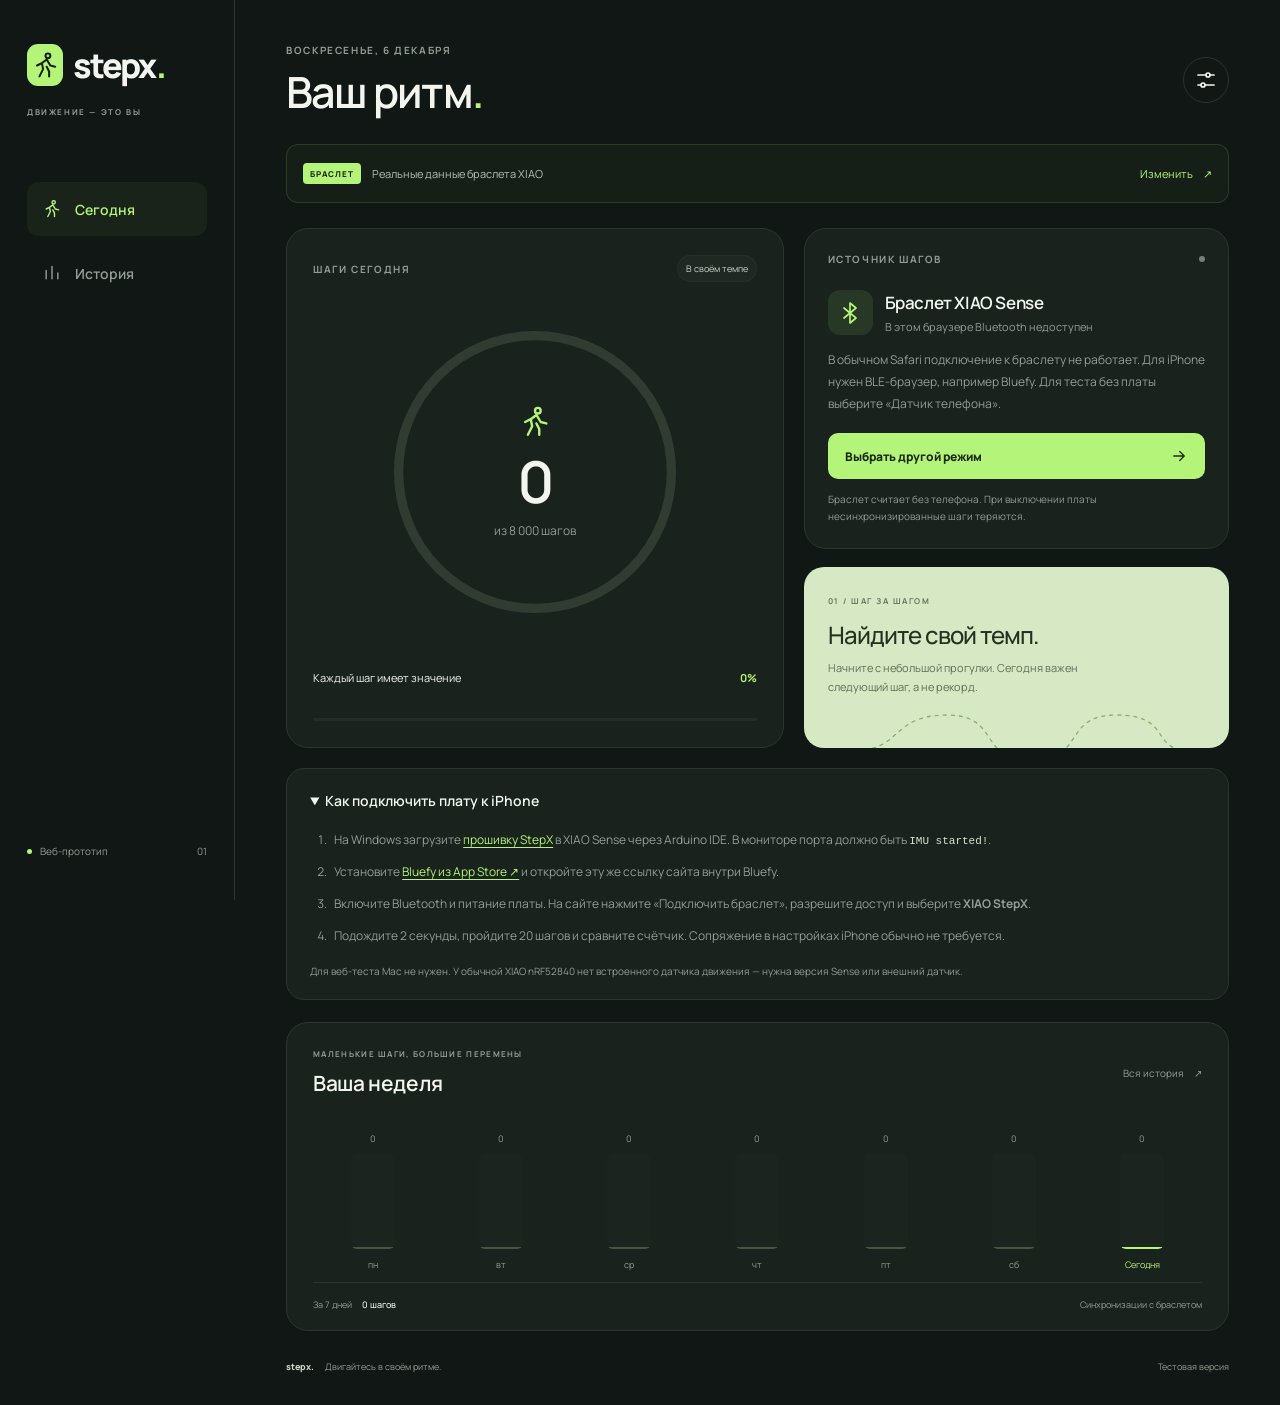
==== stepx/index.html @ ab961201 "Add StepX pedometer web app under /stepx" ====
<!doctype html>
<html lang="ru">
<head>
  <meta charset="utf-8">
  <meta name="viewport" content="width=device-width, initial-scale=1, viewport-fit=cover">
  <meta name="theme-color" content="#101714">
  <meta name="apple-mobile-web-app-capable" content="yes">
  <meta name="apple-mobile-web-app-status-bar-style" content="black-translucent">
  <meta name="description" content="StepX — тест шагомера: деморежим, датчик телефона и подключение браслета в совместимом браузере.">
  <title>StepX — ваш ритм</title>
  <link rel="icon" href="./icon.svg" type="image/svg+xml">
  <link rel="stylesheet" href="./styles.css">
</head>
<body>
<svg class="svg-library" aria-hidden="true"><defs>
  <symbol id="i-walk" viewBox="0 0 24 24"><circle cx="14" cy="4" r="2"/><path d="m7 21 3-6-1-5 4-3 3 5 4 1M5 12l4-2m4 3 2 4v4"/></symbol>
  <symbol id="i-arrow" viewBox="0 0 24 24"><path d="M5 12h14m-6-6 6 6-6 6"/></symbol>
  <symbol id="i-settings" viewBox="0 0 24 24"><path d="M4 7h8m4 0h4M4 17h3m4 0h9"/><circle cx="14" cy="7" r="2"/><circle cx="9" cy="17" r="2"/></symbol>
  <symbol id="i-bt" viewBox="0 0 24 24"><path d="m6 7 12 10-6 5V2l6 5L6 17"/></symbol>
  <symbol id="i-chart" viewBox="0 0 24 24"><path d="M5 19V9m7 10V4m7 15v-7"/></symbol>
  <symbol id="i-phone" viewBox="0 0 24 24"><rect x="6" y="2" width="12" height="20" rx="3"/><path d="M10 5h4m-3 14h2"/></symbol>
</defs></svg>
<div class="shell">
  <aside class="sidebar">
    <a href="#today" class="brand" aria-label="StepX, главная"><span class="brand-mark"><svg><use href="#i-walk"/></svg></span>stepx<span class="brand-dot">.</span></a>
    <div class="sidebar-caption">ДВИЖЕНИЕ — ЭТО ВЫ</div>
    <nav aria-label="Разделы"><button class="nav-link active" data-tab="today"><svg><use href="#i-walk"/></svg>Сегодня</button><button class="nav-link" data-tab="history"><svg><use href="#i-chart"/></svg>История</button></nav>
    <div class="sidebar-bottom"><span class="small-dot"></span>Веб-прототип <span>01</span></div>
  </aside>
  <main>
    <header class="topbar"><div><p id="date-label" class="eyebrow"></p><h1 id="page-title">Ваш ритм<span>.</span></h1></div><button id="settings-open" class="icon-button" aria-label="Настроить дневную цель"><svg><use href="#i-settings"/></svg></button></header>
    <div class="mode-banner"><span id="mode-badge" class="mode-badge">ДЕМО</span><span id="mode-description">Пример данных · можно протестировать интерфейс</span><button id="source-open">Изменить <span aria-hidden="true">↗</span></button></div>
    <p id="storage-warning" class="notice" role="alert" hidden>Браузер не разрешил сохранить данные. В этой вкладке всё работает, но после закрытия история может потеряться.</p>
    <section id="today-view" aria-label="Шаги за сегодня">
      <div class="dashboard-grid">
        <article class="hero-card">
          <div class="card-top"><span class="eyebrow">ШАГИ СЕГОДНЯ</span><span id="goal-status" class="pill">В своём темпе</span></div>
          <div class="ring-wrap"><svg viewBox="0 0 300 300" class="progress-ring" aria-hidden="true"><circle class="ring-track" cx="150" cy="150" r="132"/><circle id="ring-progress" class="ring-fill" cx="150" cy="150" r="132" pathLength="100"/></svg><div class="ring-content"><svg class="walking-icon"><use href="#i-walk"/></svg><strong id="step-count">0</strong><span>из <span id="goal-label">8 000</span> шагов</span></div></div>
          <div class="hero-bottom"><span id="motivator">Каждый шаг имеет значение</span><span id="percent-label">0%</span></div>
          <div class="goal-track"><div id="goal-fill"></div></div>
        </article>
        <div class="right-column">
          <article class="connection-card"><div class="card-top"><span class="eyebrow">ИСТОЧНИК ШАГОВ</span><span id="connection-dot" class="status-dot"></span></div><div class="source-title"><span class="device-icon"><svg id="source-icon"><use href="#i-walk"/></svg></span><div><h2 id="source-title">Попробуйте StepX</h2><p id="connection-status" role="status">Браслет не требуется</p></div></div><p id="source-help">Запустите виртуальную прогулку и посмотрите, как меняется ваш прогресс.</p><button id="primary-action" class="primary-button">Начать прогулку <svg><use href="#i-arrow"/></svg></button><button id="add-steps" class="secondary-button">+100 тестовых шагов</button><p id="sync-label" class="microcopy">Тестовые шаги хранятся отдельно от настоящих.</p></article>
          <article class="note-card"><span class="note-number">01 / ШАГ ЗА ШАГОМ</span><h2 id="tip-title">Найдите свой темп.</h2><p id="tip-copy">Начните с небольшой прогулки. Сегодня важен следующий шаг, а не рекорд.</p><div class="path-art" aria-hidden="true"><svg viewBox="0 0 300 65"><path d="M-10 45C35 45 25 10 80 10s30 45 85 45 30-45 85-45 35 35 70 35"/><circle cx="180" cy="51" r="6"/></svg></div></article>
        </div>
      </div>
      <details id="bracelet-guide" class="guide-card" open><summary>Как подключить плату к iPhone</summary><ol><li>На Windows загрузите <a href="./StepX-firmware.zip" download>прошивку StepX</a> в XIAO Sense через Arduino IDE. В мониторе порта должно быть <code>IMU started!</code>.</li><li>Установите <a href="https://apps.apple.com/app/id1492822055" target="_blank" rel="noopener noreferrer">Bluefy из App Store ↗</a> и откройте эту же ссылку сайта внутри Bluefy.</li><li>Включите Bluetooth и питание платы. На сайте нажмите «Подключить браслет», разрешите доступ и выберите <strong>XIAO StepX</strong>.</li><li>Подождите 2 секунды, пройдите 20 шагов и сравните счётчик. Сопряжение в настройках iPhone обычно не требуется.</li></ol><p>Для веб-теста Mac не нужен. У обычной XIAO nRF52840 нет встроенного датчика движения — нужна версия Sense или внешний датчик.</p></details>
      <article class="week-card"><div class="section-heading"><div><p class="eyebrow">МАЛЕНЬКИЕ ШАГИ, БОЛЬШИЕ ПЕРЕМЕНЫ</p><h2>Ваша неделя</h2></div><button class="text-button" data-tab="history">Вся история <span aria-hidden="true">↗</span></button></div><div id="week-chart" class="week-chart" aria-label="Количество шагов за последние семь дней"></div><div class="week-footer"><span>За 7 дней <strong id="week-total">0 шагов</strong></span><span id="week-note">Демонстрационные данные</span></div></article>
    </section>
    <section id="history-view" hidden aria-label="История шагов"><article class="history-card"><div class="section-heading"><div><p class="eyebrow" id="history-source-label">ДЕМОРЕЖИМ</p><h2>День за днём</h2></div><button id="export-data" class="text-button">Скачать CSV ↗</button></div><div id="history-list"></div><p class="microcopy">История сохраняется в этом браузере. Режимы «Демо», «Телефон» и «Браслет» ведут отдельные счётчики.</p></article></section>
    <footer><span>stepx. <span class="footer-light">Двигайтесь в своём ритме.</span></span><span>Тестовая версия</span></footer>
  </main>
</div>
<dialog id="settings-dialog"><form id="goal-form"><div class="dialog-heading"><h2>Ваша дневная цель</h2><button type="button" class="close-dialog" aria-label="Закрыть">×</button></div><p>Начните с числа, которое подходит именно вам.</p><label for="goal-input">Шагов в день</label><input id="goal-input" type="number" inputmode="numeric" min="1000" max="50000" step="100" required><div class="goal-presets"><button type="button" data-goal="5000">5 000</button><button type="button" data-goal="8000">8 000</button><button type="button" data-goal="10000">10 000</button></div><button class="primary-button" type="submit">Сохранить цель <span aria-hidden="true">↗</span></button></form></dialog>
<dialog id="source-dialog"><div class="dialog-heading"><h2>Как считаем шаги?</h2><button type="button" class="close-dialog" aria-label="Закрыть">×</button></div><p>Выберите режим для проверки.</p><div class="source-options"><button data-mode="demo"><span class="option-icon">↗</span><span><strong>Демо-прогулка</strong><small>Виртуальные шаги, без датчиков</small></span><span class="option-arrow">→</span></button><button data-mode="phone"><svg><use href="#i-phone"/></svg><span><strong>Датчик телефона</strong><small>Экспериментальный подсчёт на iPhone</small></span><span class="option-arrow">→</span></button><button data-mode="bracelet"><svg><use href="#i-bt"/></svg><span><strong>Браслет XIAO</strong><small>Прошивка StepX и Web Bluetooth</small></span><span class="option-arrow">→</span></button></div><p class="microcopy">В обычном Safari Bluetooth недоступен. Для проверки браслета откройте сайт в совместимом BLE-браузере или Chrome/Edge на компьютере.</p></dialog>
<div id="toast" class="toast" role="status" hidden></div>
<script type="module" src="./app.js"></script>
</body>
</html>
---- stepx/styles.css ----
@import url('https://fonts.googleapis.com/css2?family=Manrope:wght@400;500;600;700;800&display=swap');
:root{color-scheme:dark;--bg:#101714;--panel:#19221d;--line:#2c352f;--lime:#b4f478;--muted:#929e95;--text:#f3f5ee;font-family:Manrope,-apple-system,BlinkMacSystemFont,'Segoe UI',sans-serif;font-synthesis:none}
*{box-sizing:border-box}body{margin:0;background:var(--bg);color:var(--text);font-size:14px;-webkit-font-smoothing:antialiased}button,input{font:inherit}button,a{-webkit-tap-highlight-color:transparent}button{cursor:pointer}button:disabled{opacity:.55;cursor:wait}button:focus-visible,a:focus-visible,input:focus-visible{outline:2px solid var(--lime);outline-offset:5px}button{color:inherit}svg{width:24px;height:24px;fill:none;stroke:currentColor;stroke-width:1.7;stroke-linecap:round;stroke-linejoin:round}a{color:inherit;text-decoration:none}[hidden]{display:none!important}.svg-library{position:absolute;width:0;height:0;overflow:hidden}.shell{max-width:1600px;margin:auto;display:grid;grid-template-columns:235px minmax(0,1fr);min-height:100dvh}
.sidebar{padding:42px 27px;border-right:1px solid var(--line);display:flex;flex-direction:column;position:sticky;top:0;height:100dvh}.brand{display:flex;align-items:center;gap:10px;font-size:34px;font-weight:800;letter-spacing:-2px;width:fit-content}.brand-mark{width:36px;height:42px;border-radius:11px;background:var(--lime);color:#172113;display:grid;place-items:center}.brand-mark svg{width:29px;height:29px}.brand-dot{color:var(--lime);margin-left:-9px}.sidebar-caption{font-size:8px;letter-spacing:1.6px;color:var(--muted);margin-top:18px;font-weight:700}nav{display:grid;gap:10px;margin-top:65px}.nav-link{display:flex;gap:13px;align-items:center;text-align:left;border:0;background:none;border-radius:12px;padding:15px;color:var(--muted);font-weight:600}.nav-link.active{color:var(--lime);background:#b4f4780e}.nav-link svg{width:20px}.sidebar-bottom{margin-top:auto;display:flex;align-items:center;gap:8px;color:var(--muted);font-size:10px}.sidebar-bottom>span:last-child{margin-left:auto}.small-dot{width:5px;height:5px;background:var(--lime);border-radius:50%}main{padding:43px clamp(22px,4vw,66px) 22px;min-width:0}.topbar{display:flex;justify-content:space-between;align-items:center;margin-bottom:28px}.eyebrow{font-size:10px;font-weight:700;letter-spacing:1.6px;color:var(--muted);margin:0 0 10px}h1{font-size:43px;line-height:1.15;letter-spacing:-1.8px;margin:0;font-weight:600}h1>span{color:var(--lime)}.icon-button{border:1px solid var(--line);border-radius:50%;background:none;width:46px;height:46px;display:grid;place-items:center}.icon-button:hover{background:var(--panel)}.mode-banner{display:flex;gap:11px;align-items:center;padding:13px 16px;background:#b4f47809;border:1px solid #b4f47822;border-radius:12px;color:#b4bfb5;font-size:11px;margin-bottom:25px}.mode-badge{font-size:8px;letter-spacing:1px;font-weight:800;padding:5px 7px;background:var(--lime);color:#1b2916;border-radius:4px;white-space:nowrap}.mode-banner>button{border:0;background:none;color:var(--lime);font-size:11px;margin-left:auto;white-space:nowrap;padding:8px 0}.mode-banner>button span{margin-left:8px}.dashboard-grid{display:grid;grid-template-columns:minmax(0,1.17fr) minmax(0,1fr);gap:20px}.hero-card,.connection-card,.week-card,.history-card{background:var(--panel);border:1px solid var(--line);border-radius:22px}.hero-card{padding:26px;display:flex;flex-direction:column;justify-content:space-between}.card-top{display:flex;justify-content:space-between;align-items:center;gap:6px}.card-top .eyebrow{margin:0}.pill{font-size:9px;color:#c9d5c9;background:#ffffff08;border:1px solid #ffffff08;padding:6px 8px;border-radius:20px;white-space:nowrap}.ring-wrap{position:relative;width:min(100%,310px);aspect-ratio:1;margin:15px auto 24px}.progress-ring{width:100%;height:100%;overflow:visible;stroke-width:9}.ring-track{stroke:#303c31}.ring-fill{stroke:var(--lime);stroke-linecap:round;transform:rotate(-90deg);transform-origin:150px 150px;stroke-dasharray:100;stroke-dashoffset:100;transition:stroke-dashoffset .6s ease}.ring-content{position:absolute;inset:0;display:flex;flex-direction:column;align-items:center;justify-content:center;gap:9px}.walking-icon{color:var(--lime);width:34px;height:34px;margin-bottom:2px}.ring-content strong{font-size:clamp(42px,4.5vw,64px);font-weight:600;letter-spacing:-3px;font-variant-numeric:tabular-nums;line-height:1.1}.ring-content>span{font-size:12px;color:var(--muted)}.hero-bottom{display:flex;justify-content:space-between;gap:10px;font-size:11px}.hero-bottom>span:last-child{color:var(--lime);font-weight:700}.goal-track{height:3px;background:#ffffff0c;border-radius:5px;margin-top:15px;overflow:hidden}.goal-track>div{height:100%;width:0;background:var(--lime);transition:width .5s}.right-column{display:flex;flex-direction:column;gap:18px}.connection-card{padding:23px}.status-dot{width:6px;height:6px;border-radius:50%;background:#778078}.status-dot.on{background:var(--lime);box-shadow:0 0 0 4px #b4f47810}.source-title{display:flex;align-items:center;gap:12px;margin:24px 0 14px}.device-icon{background:#283827;color:var(--lime);border-radius:12px;width:45px;height:45px;display:grid;place-items:center;flex-shrink:0}h2{font-size:17px;font-weight:600;letter-spacing:-.4px;margin:0}.source-title p{margin:5px 0 0;color:var(--muted);font-size:11px}.connection-card>p:not(.microcopy){font-size:12px;line-height:1.8;color:var(--muted);margin:0 0 19px;min-height:43px}.primary-button{border:0;background:var(--lime);color:#1b2a15;padding:14px 17px;width:100%;border-radius:10px;display:flex;justify-content:space-between;align-items:center;font-size:12px;font-weight:800;min-height:46px}.primary-button:hover{background:#c2ff8a}.primary-button svg{width:18px;height:18px}.secondary-button{background:none;border:1px solid var(--line);border-radius:9px;width:100%;padding:11px;font-size:11px;margin-top:9px;color:#c5d0c4}.secondary-button:hover{border-color:#7d936f}.microcopy{font-size:10px;line-height:1.7;color:var(--muted);margin:12px 0 0}.note-card{flex:1;background:#d6e8c4;color:#253021;border-radius:20px;padding:22px 24px 0;overflow:hidden;min-height:154px}.note-number{font-size:8px;letter-spacing:1.5px;font-weight:700;color:#65785d}.note-card h2{font-size:24px;margin-top:10px;font-weight:500;letter-spacing:-.9px}.note-card p{font-size:11px;line-height:1.7;color:#5f6e59;max-width:290px;margin:8px 0}.path-art{height:43px;margin:6px -30px 0;overflow:hidden}.path-art svg{color:#8baf6d;width:100%;height:65px}.path-art path{stroke-dasharray:3 5;stroke-width:1.3}.path-art circle{fill:#d6e8c4;stroke:#5f863e;stroke-width:2}.week-card{padding:25px 26px 19px;margin-top:22px}.section-heading{display:flex;justify-content:space-between;align-items:center;gap:15px}.section-heading .eyebrow{font-size:8px;letter-spacing:1.3px}.section-heading h2{font-size:21px}.text-button{border:0;padding:10px 0;background:none;font-size:10px;color:var(--muted);white-space:nowrap}.text-button:hover{color:var(--lime)}.text-button span{margin-left:8px}.week-chart{height:155px;display:grid;grid-template-columns:repeat(7,minmax(0,1fr));gap:17px;align-items:end;padding-top:23px;margin:12px 4px 18px}.bar-column{display:flex;align-items:center;flex-direction:column;height:100%;justify-content:flex-end;gap:9px;min-width:0}.bar-value{font-size:9px;color:var(--muted);font-variant-numeric:tabular-nums}.bar-track{width:100%;max-width:44px;height:95px;display:flex;align-items:flex-end;border-radius:6px;background:#ffffff02;overflow:hidden}.bar-fill{width:100%;background:#46563e;border-radius:5px 5px 0 0;min-height:2px}.bar-column.today .bar-fill{background:var(--lime)}.bar-label{font-size:9px;color:var(--muted)}.bar-column.today .bar-label{color:var(--lime)}.week-footer{border-top:1px solid var(--line);padding-top:15px;font-size:9px;color:var(--muted);display:flex;align-items:center;justify-content:space-between;gap:12px}.week-footer strong{color:var(--text);font-weight:500;margin-left:8px}.history-card{padding:27px}.history-card .section-heading{margin-bottom:23px}.history-row{display:flex;align-items:center;gap:15px;padding:17px 0;border-bottom:1px solid var(--line)}.history-row>div:first-child{width:90px;font-size:12px}.history-row small{display:block;color:var(--muted);margin-top:4px;font-size:10px}.history-row strong{margin-left:auto;font-size:14px;white-space:nowrap;font-variant-numeric:tabular-nums}.history-row .mini-track{height:4px;max-width:280px;flex:1;background:#ffffff09;border-radius:4px;overflow:hidden}.mini-track span{display:block;height:100%;background:var(--lime)}footer{display:flex;justify-content:space-between;align-items:center;gap:10px;font-size:9px;color:var(--muted);margin-top:29px;padding-bottom:max(10px,env(safe-area-inset-bottom))}footer>span:first-child{color:#cdd6ca;font-weight:800}.footer-light{font-weight:400;color:var(--muted);margin-left:9px}dialog{width:calc(100% - 32px);max-width:430px;color:var(--text);background:#1a241d;border:1px solid #3b483b;border-radius:23px;padding:26px;max-height:85dvh;overflow:auto;box-shadow:0 30px 100px #0008}dialog::backdrop{background:#030b07b8;backdrop-filter:blur(5px)}.dialog-heading{display:flex;align-items:center;justify-content:space-between;gap:10px}.dialog-heading h2{font-size:21px}.close-dialog{border:0;background:#ffffff08;border-radius:50%;width:36px;height:36px;font-size:26px;font-weight:400;color:var(--muted);flex-shrink:0}dialog p{color:var(--muted);line-height:1.8;font-size:12px}dialog label{display:block;margin-top:22px;font-size:11px;color:var(--muted)}dialog input{width:100%;background:#111b14;border:1px solid var(--line);border-radius:12px;padding:14px 16px;margin-top:9px;color:var(--text);font-size:28px;font-weight:600}.goal-presets{display:flex;gap:10px;margin:12px 0 23px}.goal-presets button{flex:1;border:1px solid var(--line);background:none;border-radius:8px;padding:10px;font-size:12px}.goal-presets button:hover{border-color:var(--lime)}.source-options{display:grid;gap:10px;margin-top:22px}.source-options>button{display:flex;align-items:center;gap:12px;text-align:left;background:#ffffff03;border:1px solid var(--line);padding:15px 13px;border-radius:12px}.source-options>button.selected{border-color:var(--lime);background:#b4f47807}.source-options>button>svg{flex-shrink:0;color:var(--lime)}.source-options strong{display:block;font-size:12px;font-weight:600}.source-options small{display:block;font-size:10px;color:var(--muted);line-height:1.5;margin-top:4px}.option-icon{width:24px;text-align:center;font-size:24px;color:var(--lime)}.option-arrow{margin-left:auto;color:var(--muted)}.notice{border-radius:10px;background:#a3681222;color:#e8c690;padding:12px;font-size:11px;line-height:1.6}.toast{position:fixed;bottom:max(24px,env(safe-area-inset-bottom));left:50%;transform:translateX(-50%);padding:13px 18px;border-radius:12px;background:#e0edda;color:#24331d;font-size:12px;box-shadow:0 6px 40px #0008;max-width:calc(100% - 32px);width:max-content;z-index:10}
@media(min-width:1450px){main{padding-top:50px}.ring-wrap{width:330px;margin-top:24px;margin-bottom:30px}.connection-card{padding:28px}.note-card{padding-top:27px}}
@media(max-width:1060px){.shell{grid-template-columns:185px minmax(0,1fr)}.sidebar{padding:36px 19px}.sidebar-caption{font-size:7px;letter-spacing:1px}.dashboard-grid{gap:14px}.hero-card{padding:20px}.connection-card{padding:19px}.ring-wrap{margin-top:30px;margin-bottom:30px}.pill{font-size:8px}.hero-bottom{font-size:10px}.week-chart{gap:12px}.note-card{padding:20px 19px 0}.ring-content strong{font-size:49px}}
@media(max-width:760px){.shell{display:block}.sidebar{height:auto;position:static;padding:20px 22px 0;border:0;display:flex;flex-direction:row;align-items:center;justify-content:space-between}.brand{font-size:28px}.brand-mark{width:29px;height:33px;border-radius:9px}.brand-mark svg{width:23px;height:23px}.sidebar-caption,.sidebar-bottom{display:none}nav{margin:0;display:flex;gap:4px}.nav-link{padding:11px 13px;font-size:11px;border-radius:9px;min-height:42px}.nav-link svg{width:16px;height:16px}.nav-link{gap:6px}main{padding:29px 22px 16px}.topbar{margin-bottom:22px}h1{font-size:37px}.eyebrow{font-size:9px}.mode-banner{font-size:10px;padding:10px 12px;gap:9px;margin-bottom:18px}.mode-banner>button{font-size:10px}.mode-banner>button span{margin-left:3px}.dashboard-grid{grid-template-columns:minmax(0,1fr)}.hero-card{padding:22px 24px}.ring-wrap{width:260px;margin:15px auto 22px}.ring-content strong{font-size:57px}.hero-bottom{font-size:11px}.pill{font-size:9px}.connection-card{padding:22px}.source-title{margin-top:19px}.connection-card>p:not(.microcopy){min-height:0}.right-column{gap:16px}.note-card{min-height:140px;padding:20px 22px 0}.note-card p{max-width:100%}.note-card h2{font-size:25px}.path-art{margin-top:0}.week-card{margin-top:17px;padding:23px 20px 18px}.section-heading .eyebrow{font-size:7px;letter-spacing:1px;max-width:190px;line-height:1.6}.section-heading h2{font-size:20px}.text-button{font-size:10px}.week-chart{gap:10px;height:145px;margin-right:0;margin-left:0}.week-footer{font-size:8px;align-items:flex-start;line-height:1.7}.week-footer>span:last-child{max-width:135px;text-align:right}.week-footer strong{display:block;margin-left:0}footer{font-size:8px;margin-top:26px}.footer-light{margin-left:5px}.history-card{padding:23px 19px}.history-row>div:first-child{width:74px}.history-row strong{font-size:12px}.history-row{gap:10px}dialog{padding:23px}.dialog-heading h2{font-size:20px}}
@media(max-width:365px){main{padding-left:16px;padding-right:16px}.sidebar{padding-left:16px;padding-right:16px}.nav-link{padding:9px}.nav-link svg{display:none}.mode-banner{flex-wrap:wrap}.mode-banner>button{margin-left:auto}.ring-wrap{width:240px}.week-chart{gap:6px}.bar-value{font-size:8px}.footer-light{display:none}}
.guide-card{background:var(--panel);border:1px solid var(--line);border-radius:18px;padding:19px 23px;margin-top:20px;color:var(--muted);font-size:12px;line-height:1.9}.guide-card summary{cursor:pointer;color:var(--text);font-weight:600;font-size:14px}.guide-card ol{padding-left:19px;margin:15px 0}.guide-card li{padding-left:5px;margin:9px 0}.guide-card a{color:var(--lime);text-decoration:underline;text-underline-offset:3px}.guide-card code{color:#d8e2d1;font-size:11px}.guide-card p{font-size:10px;margin-bottom:0;line-height:1.8}
@media(prefers-reduced-motion:reduce){*,*::before,*::after{transition:none!important;scroll-behavior:auto!important}}
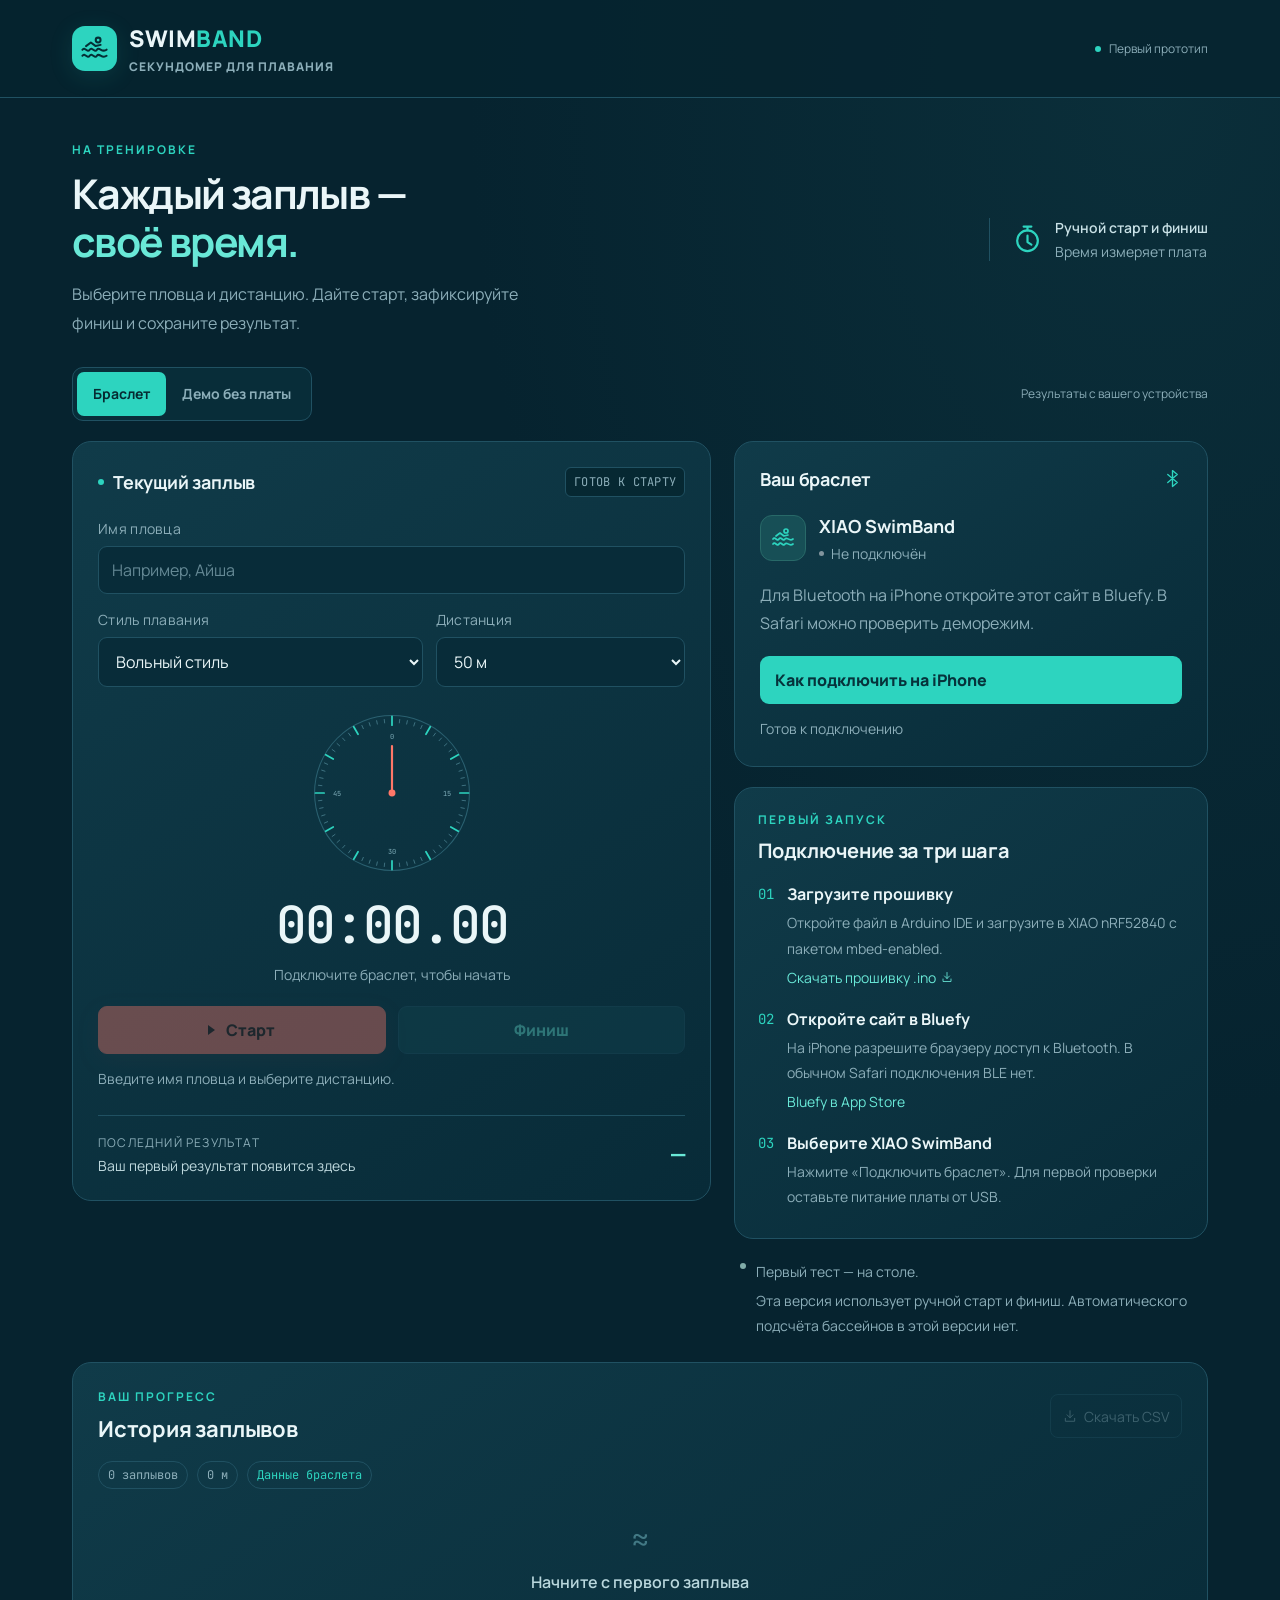
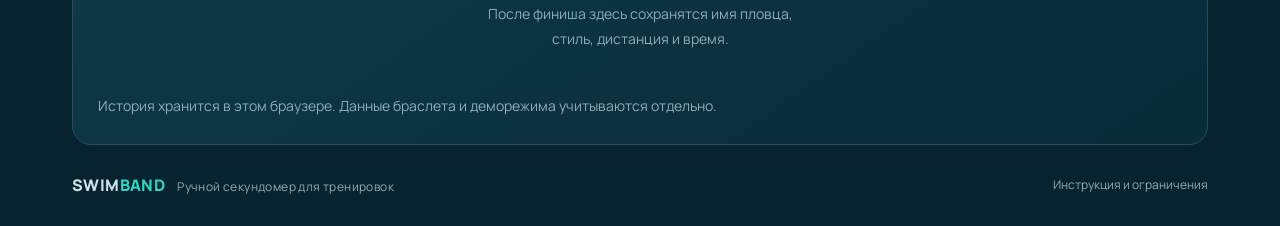
==== commit c0b7ebfe: "Replace StepX page with SwimBand manual BLE timer" ====
--- a/stepx/index.html
+++ b/stepx/index.html
@@ -1,59 +1,63 @@
 <!doctype html>
 <html lang="ru">
 <head>
-  <meta charset="utf-8">
-  <meta name="viewport" content="width=device-width, initial-scale=1, viewport-fit=cover">
-  <meta name="theme-color" content="#101714">
-  <meta name="apple-mobile-web-app-capable" content="yes">
-  <meta name="apple-mobile-web-app-status-bar-style" content="black-translucent">
-  <meta name="description" content="StepX — тест шагомера: деморежим, датчик телефона и подключение браслета в совместимом браузере.">
-  <title>StepX — ваш ритм</title>
-  <link rel="icon" href="./icon.svg" type="image/svg+xml">
-  <link rel="stylesheet" href="./styles.css">
+<meta charset="utf-8">
+<meta name="viewport" content="width=device-width,initial-scale=1,viewport-fit=cover">
+<meta name="theme-color" content="#072632">
+<meta name="description" content="SwimBand — простой секундомер для плавания с BLE-браслетом. Старт, финиш и история результатов.">
+<title>SwimBand — секундомер для плавания</title>
+<link rel="icon" href="./icon.svg" type="image/svg+xml">
+<link rel="stylesheet" href="./styles.css?v=swim1">
 </head>
 <body>
-<svg class="svg-library" aria-hidden="true"><defs>
-  <symbol id="i-walk" viewBox="0 0 24 24"><circle cx="14" cy="4" r="2"/><path d="m7 21 3-6-1-5 4-3 3 5 4 1M5 12l4-2m4 3 2 4v4"/></symbol>
-  <symbol id="i-arrow" viewBox="0 0 24 24"><path d="M5 12h14m-6-6 6 6-6 6"/></symbol>
-  <symbol id="i-settings" viewBox="0 0 24 24"><path d="M4 7h8m4 0h4M4 17h3m4 0h9"/><circle cx="14" cy="7" r="2"/><circle cx="9" cy="17" r="2"/></symbol>
-  <symbol id="i-bt" viewBox="0 0 24 24"><path d="m6 7 12 10-6 5V2l6 5L6 17"/></symbol>
-  <symbol id="i-chart" viewBox="0 0 24 24"><path d="M5 19V9m7 10V4m7 15v-7"/></symbol>
-  <symbol id="i-phone" viewBox="0 0 24 24"><rect x="6" y="2" width="12" height="20" rx="3"/><path d="M10 5h4m-3 14h2"/></symbol>
+<svg class="svg-defs" aria-hidden="true"><defs>
+<symbol id="waves" viewBox="0 0 24 24"><path d="M2 13c2-3 4 3 6 0s4 3 6 0 4 3 8 0M2 18c2-3 4 3 6 0s4 3 6 0 4 3 8 0"/><circle cx="15" cy="5" r="2"/><path d="m5 10 4-3 4 3 4-1"/></symbol>
+<symbol id="bt" viewBox="0 0 24 24"><path d="m6 7 12 10-6 5V2l6 5L6 17"/></symbol>
+<symbol id="arrow" viewBox="0 0 24 24"><path d="M5 12h14m-6-6 6 6-6 6"/></symbol>
+<symbol id="download" viewBox="0 0 24 24"><path d="M12 3v12m-5-5 5 5 5-5M4 16v5h16v-5"/></symbol>
+<symbol id="clock" viewBox="0 0 24 24"><circle cx="12" cy="13" r="8"/><path d="M9 2h6m-3 0v3m0 4v5l3 2"/></symbol>
 </defs></svg>
-<div class="shell">
-  <aside class="sidebar">
-    <a href="#today" class="brand" aria-label="StepX, главная"><span class="brand-mark"><svg><use href="#i-walk"/></svg></span>stepx<span class="brand-dot">.</span></a>
-    <div class="sidebar-caption">ДВИЖЕНИЕ — ЭТО ВЫ</div>
-    <nav aria-label="Разделы"><button class="nav-link active" data-tab="today"><svg><use href="#i-walk"/></svg>Сегодня</button><button class="nav-link" data-tab="history"><svg><use href="#i-chart"/></svg>История</button></nav>
-    <div class="sidebar-bottom"><span class="small-dot"></span>Веб-прототип <span>01</span></div>
-  </aside>
-  <main>
-    <header class="topbar"><div><p id="date-label" class="eyebrow"></p><h1 id="page-title">Ваш ритм<span>.</span></h1></div><button id="settings-open" class="icon-button" aria-label="Настроить дневную цель"><svg><use href="#i-settings"/></svg></button></header>
-    <div class="mode-banner"><span id="mode-badge" class="mode-badge">ДЕМО</span><span id="mode-description">Пример данных · можно протестировать интерфейс</span><button id="source-open">Изменить <span aria-hidden="true">↗</span></button></div>
-    <p id="storage-warning" class="notice" role="alert" hidden>Браузер не разрешил сохранить данные. В этой вкладке всё работает, но после закрытия история может потеряться.</p>
-    <section id="today-view" aria-label="Шаги за сегодня">
-      <div class="dashboard-grid">
-        <article class="hero-card">
-          <div class="card-top"><span class="eyebrow">ШАГИ СЕГОДНЯ</span><span id="goal-status" class="pill">В своём темпе</span></div>
-          <div class="ring-wrap"><svg viewBox="0 0 300 300" class="progress-ring" aria-hidden="true"><circle class="ring-track" cx="150" cy="150" r="132"/><circle id="ring-progress" class="ring-fill" cx="150" cy="150" r="132" pathLength="100"/></svg><div class="ring-content"><svg class="walking-icon"><use href="#i-walk"/></svg><strong id="step-count">0</strong><span>из <span id="goal-label">8 000</span> шагов</span></div></div>
-          <div class="hero-bottom"><span id="motivator">Каждый шаг имеет значение</span><span id="percent-label">0%</span></div>
-          <div class="goal-track"><div id="goal-fill"></div></div>
-        </article>
-        <div class="right-column">
-          <article class="connection-card"><div class="card-top"><span class="eyebrow">ИСТОЧНИК ШАГОВ</span><span id="connection-dot" class="status-dot"></span></div><div class="source-title"><span class="device-icon"><svg id="source-icon"><use href="#i-walk"/></svg></span><div><h2 id="source-title">Попробуйте StepX</h2><p id="connection-status" role="status">Браслет не требуется</p></div></div><p id="source-help">Запустите виртуальную прогулку и посмотрите, как меняется ваш прогресс.</p><button id="primary-action" class="primary-button">Начать прогулку <svg><use href="#i-arrow"/></svg></button><button id="add-steps" class="secondary-button">+100 тестовых шагов</button><p id="sync-label" class="microcopy">Тестовые шаги хранятся отдельно от настоящих.</p></article>
-          <article class="note-card"><span class="note-number">01 / ШАГ ЗА ШАГОМ</span><h2 id="tip-title">Найдите свой темп.</h2><p id="tip-copy">Начните с небольшой прогулки. Сегодня важен следующий шаг, а не рекорд.</p><div class="path-art" aria-hidden="true"><svg viewBox="0 0 300 65"><path d="M-10 45C35 45 25 10 80 10s30 45 85 45 30-45 85-45 35 35 70 35"/><circle cx="180" cy="51" r="6"/></svg></div></article>
-        </div>
-      </div>
-      <details id="bracelet-guide" class="guide-card" open><summary>Как подключить плату к iPhone</summary><ol><li>На Windows загрузите <a href="./StepX-firmware.zip" download>прошивку StepX</a> в XIAO Sense через Arduino IDE. В мониторе порта должно быть <code>IMU started!</code>.</li><li>Установите <a href="https://apps.apple.com/app/id1492822055" target="_blank" rel="noopener noreferrer">Bluefy из App Store ↗</a> и откройте эту же ссылку сайта внутри Bluefy.</li><li>Включите Bluetooth и питание платы. На сайте нажмите «Подключить браслет», разрешите доступ и выберите <strong>XIAO StepX</strong>.</li><li>Подождите 2 секунды, пройдите 20 шагов и сравните счётчик. Сопряжение в настройках iPhone обычно не требуется.</li></ol><p>Для веб-теста Mac не нужен. У обычной XIAO nRF52840 нет встроенного датчика движения — нужна версия Sense или внешний датчик.</p></details>
-      <article class="week-card"><div class="section-heading"><div><p class="eyebrow">МАЛЕНЬКИЕ ШАГИ, БОЛЬШИЕ ПЕРЕМЕНЫ</p><h2>Ваша неделя</h2></div><button class="text-button" data-tab="history">Вся история <span aria-hidden="true">↗</span></button></div><div id="week-chart" class="week-chart" aria-label="Количество шагов за последние семь дней"></div><div class="week-footer"><span>За 7 дней <strong id="week-total">0 шагов</strong></span><span id="week-note">Демонстрационные данные</span></div></article>
-    </section>
-    <section id="history-view" hidden aria-label="История шагов"><article class="history-card"><div class="section-heading"><div><p class="eyebrow" id="history-source-label">ДЕМОРЕЖИМ</p><h2>День за днём</h2></div><button id="export-data" class="text-button">Скачать CSV ↗</button></div><div id="history-list"></div><p class="microcopy">История сохраняется в этом браузере. Режимы «Демо», «Телефон» и «Браслет» ведут отдельные счётчики.</p></article></section>
-    <footer><span>stepx. <span class="footer-light">Двигайтесь в своём ритме.</span></span><span>Тестовая версия</span></footer>
-  </main>
+<header class="topbar"><div class="topbar-inner">
+<a class="brand" href="./"><span class="brand-icon"><svg><use href="#waves"/></svg></span><span>SWIM<span class="accent">BAND</span><small>СЕКУНДОМЕР ДЛЯ ПЛАВАНИЯ</small></span></a>
+<span class="version"><span></span>Первый прототип</span>
+</div></header>
+<main class="app">
+<section class="intro">
+<div><p class="eyebrow">НА ТРЕНИРОВКЕ</p><h1>Каждый заплыв —<br><span>своё время.</span></h1><p class="intro-copy">Выберите пловца и дистанцию. Дайте старт, зафиксируйте финиш и сохраните результат.</p></div>
+<div class="intro-note"><svg><use href="#clock"/></svg><p>Ручной старт и финиш<small>Время измеряет плата</small></p></div>
+</section>
+<div class="mode-row"><div class="segments" role="group" aria-label="Источник времени"><button id="mode-band" type="button" aria-pressed="true">Браслет</button><button id="mode-demo" type="button" aria-pressed="false">Демо без платы</button></div><span id="mode-note">Результаты с вашего устройства</span></div>
+<div id="notice" class="notice" role="status" hidden></div>
+<div id="storage-error" class="error" role="alert" hidden></div>
+<div class="workspace">
+<section class="card timer-card" aria-labelledby="session-title">
+<div class="section-head"><h2 id="session-title"><span class="small-dot"></span>Текущий заплыв</h2><span id="session-state" class="state">ГОТОВ К СТАРТУ</span></div>
+<form id="swim-form" autocomplete="on">
+<div class="field"><label for="swimmer-name">Имя пловца</label><input id="swimmer-name" name="swimmer" type="text" placeholder="Например, Айша" maxlength="60" required autocomplete="name"></div>
+<div class="form-row"><div class="field"><label for="stroke">Стиль плавания</label><select id="stroke" name="stroke"><option value="free">Вольный стиль</option><option value="back">На спине</option><option value="breast">Брасс</option><option value="fly">Баттерфляй</option></select></div><div class="field"><label for="distance">Дистанция</label><select id="distance" name="distance"><option value="25">25 м</option><option value="50" selected>50 м</option><option value="100">100 м</option><option value="200">200 м</option><option value="400">400 м</option></select></div></div>
+</form>
+<div class="timer-area"><div class="clock-face" aria-hidden="true"><svg viewBox="0 0 200 200"><circle class="clock-ring" cx="100" cy="100" r="89"/><g id="clock-ticks"></g><text x="100" y="38">0</text><text x="163" y="104">15</text><text x="100" y="170">30</text><text x="37" y="104">45</text><g id="clock-hand"><path d="M100 100V46"/><circle cx="100" cy="100" r="4"/></g></svg></div><div id="timer" class="timer" aria-label="Время заплыва">00:00.00</div><p id="timer-caption">Подключите браслет, чтобы начать</p></div>
+<div class="timer-actions"><button id="start" class="button start-button" type="button" disabled><span class="play-icon"></span>Старт</button><button id="finish" class="button finish-button" type="button" disabled><span class="stop-icon"></span>Финиш</button></div>
+<p id="action-help" class="microcopy">Сначала подключите устройство и заполните имя пловца.</p>
+<button id="forget-pending" class="export-button" type="button" hidden>Снять ожидание заплыва</button><div class="last-result"><span>ПОСЛЕДНИЙ РЕЗУЛЬТАТ</span><strong id="last-time">—</strong><p id="last-detail">Ваш первый результат появится здесь</p></div>
+</section>
+<aside class="side-stack">
+<section class="card device-card" aria-labelledby="device-title">
+<div class="section-head"><h2 id="device-title">Ваш браслет</h2><svg class="accent"><use href="#bt"/></svg></div>
+<div class="device-row"><span class="device-mark"><svg><use href="#waves"/></svg></span><div><strong id="device-name">XIAO SwimBand</strong><p><span id="connection-dot" class="connection-dot"></span><span id="connection-label">Не подключён</span></p></div></div>
+<p id="connection-help" class="device-copy">Включите плату с новой прошивкой SwimBand. После подключения старт и финиш будут отправляться по Bluetooth.</p>
+<button id="connect" class="button connect-button" type="button">Подключить браслет</button>
+<p id="device-status" class="microcopy" role="status">Готов к подключению</p>
+<div id="firmware-hint" class="firmware-hint" hidden>На плате нужна новая прошивка SwimBand. Версия StepX для шагов с этим секундомером несовместима.</div>
+</section>
+<section class="card how-card" id="how-to" aria-labelledby="how-title"><p class="eyebrow">ПЕРВЫЙ ЗАПУСК</p><h2 id="how-title">Подключение за три шага</h2><ol><li><span>01</span><div><strong>Загрузите прошивку</strong><p>Откройте файл в Arduino IDE и загрузите в XIAO nRF52840 с пакетом mbed-enabled.</p><a href="./SwimBandBracelet.ino" download="SwimBandBracelet.ino">Скачать прошивку .ino <svg><use href="#download"/></svg></a></div></li><li><span>02</span><div><strong>Откройте сайт в Bluefy</strong><p>На iPhone разрешите браузеру доступ к Bluetooth. В обычном Safari подключения BLE нет.</p><a href="https://apps.apple.com/app/id1492822055" target="_blank" rel="noopener noreferrer">Bluefy в App Store</a></div></li><li><span>03</span><div><strong>Выберите XIAO SwimBand</strong><p>Нажмите «Подключить браслет». Для первой проверки оставьте питание платы от USB.</p></div></li></ol></section>
+<div class="side-note"><span class="small-dot"></span><p>Первый тест — на столе.<small>Эта версия использует ручной старт и финиш. Автоматического подсчёта бассейнов в этой версии нет.</small></p></div>
+</aside>
 </div>
-<dialog id="settings-dialog"><form id="goal-form"><div class="dialog-heading"><h2>Ваша дневная цель</h2><button type="button" class="close-dialog" aria-label="Закрыть">×</button></div><p>Начните с числа, которое подходит именно вам.</p><label for="goal-input">Шагов в день</label><input id="goal-input" type="number" inputmode="numeric" min="1000" max="50000" step="100" required><div class="goal-presets"><button type="button" data-goal="5000">5 000</button><button type="button" data-goal="8000">8 000</button><button type="button" data-goal="10000">10 000</button></div><button class="primary-button" type="submit">Сохранить цель <span aria-hidden="true">↗</span></button></form></dialog>
-<dialog id="source-dialog"><div class="dialog-heading"><h2>Как считаем шаги?</h2><button type="button" class="close-dialog" aria-label="Закрыть">×</button></div><p>Выберите режим для проверки.</p><div class="source-options"><button data-mode="demo"><span class="option-icon">↗</span><span><strong>Демо-прогулка</strong><small>Виртуальные шаги, без датчиков</small></span><span class="option-arrow">→</span></button><button data-mode="phone"><svg><use href="#i-phone"/></svg><span><strong>Датчик телефона</strong><small>Экспериментальный подсчёт на iPhone</small></span><span class="option-arrow">→</span></button><button data-mode="bracelet"><svg><use href="#i-bt"/></svg><span><strong>Браслет XIAO</strong><small>Прошивка StepX и Web Bluetooth</small></span><span class="option-arrow">→</span></button></div><p class="microcopy">В обычном Safari Bluetooth недоступен. Для проверки браслета откройте сайт в совместимом BLE-браузере или Chrome/Edge на компьютере.</p></dialog>
-<div id="toast" class="toast" role="status" hidden></div>
-<script type="module" src="./app.js"></script>
+<section class="card history-card" aria-labelledby="history-title"><div class="section-head"><div><p class="eyebrow">ВАШ ПРОГРЕСС</p><h2 id="history-title">История заплывов</h2></div><button id="export" class="export-button" type="button" disabled><svg><use href="#download"/></svg>Скачать CSV</button></div><div class="history-summary"><span id="history-count">0 заплывов</span><span id="history-distance">0 м</span><span id="history-source">Данные браслета</span></div><div id="history-empty" class="empty-state"><span>≈</span><h3>Начните с первого заплыва</h3><p>После финиша здесь сохранятся имя пловца, стиль, дистанция и время.</p></div><div id="history-scroll" class="table-scroll" hidden><table><thead><tr><th scope="col">Пловец</th><th scope="col">Стиль и дистанция</th><th scope="col">Время</th><th scope="col">Сохранено</th></tr></thead><tbody id="history-body"></tbody></table></div><p class="microcopy">История хранится в этом браузере. Данные браслета и деморежима учитываются отдельно.</p></section>
+<footer><span>SWIM<span class="accent">BAND</span><small>Ручной секундомер для тренировок</small></span><a href="./README-SwimBand.md" target="_blank" rel="noopener">Инструкция и ограничения</a></footer>
+</main>
+<div id="toast" role="status" class="toast" hidden></div>
+<script type="module" src="./app.js?v=swim1"></script>
 </body>
-</html>
+</html>
--- a/stepx/styles.css
+++ b/stepx/styles.css
@@ -1,10 +1,37 @@
-@import url('https://fonts.googleapis.com/css2?family=Manrope:wght@400;500;600;700;800&display=swap');
-:root{color-scheme:dark;--bg:#101714;--panel:#19221d;--line:#2c352f;--lime:#b4f478;--muted:#929e95;--text:#f3f5ee;font-family:Manrope,-apple-system,BlinkMacSystemFont,'Segoe UI',sans-serif;font-synthesis:none}
-*{box-sizing:border-box}body{margin:0;background:var(--bg);color:var(--text);font-size:14px;-webkit-font-smoothing:antialiased}button,input{font:inherit}button,a{-webkit-tap-highlight-color:transparent}button{cursor:pointer}button:disabled{opacity:.55;cursor:wait}button:focus-visible,a:focus-visible,input:focus-visible{outline:2px solid var(--lime);outline-offset:5px}button{color:inherit}svg{width:24px;height:24px;fill:none;stroke:currentColor;stroke-width:1.7;stroke-linecap:round;stroke-linejoin:round}a{color:inherit;text-decoration:none}[hidden]{display:none!important}.svg-library{position:absolute;width:0;height:0;overflow:hidden}.shell{max-width:1600px;margin:auto;display:grid;grid-template-columns:235px minmax(0,1fr);min-height:100dvh}
-.sidebar{padding:42px 27px;border-right:1px solid var(--line);display:flex;flex-direction:column;position:sticky;top:0;height:100dvh}.brand{display:flex;align-items:center;gap:10px;font-size:34px;font-weight:800;letter-spacing:-2px;width:fit-content}.brand-mark{width:36px;height:42px;border-radius:11px;background:var(--lime);color:#172113;display:grid;place-items:center}.brand-mark svg{width:29px;height:29px}.brand-dot{color:var(--lime);margin-left:-9px}.sidebar-caption{font-size:8px;letter-spacing:1.6px;color:var(--muted);margin-top:18px;font-weight:700}nav{display:grid;gap:10px;margin-top:65px}.nav-link{display:flex;gap:13px;align-items:center;text-align:left;border:0;background:none;border-radius:12px;padding:15px;color:var(--muted);font-weight:600}.nav-link.active{color:var(--lime);background:#b4f4780e}.nav-link svg{width:20px}.sidebar-bottom{margin-top:auto;display:flex;align-items:center;gap:8px;color:var(--muted);font-size:10px}.sidebar-bottom>span:last-child{margin-left:auto}.small-dot{width:5px;height:5px;background:var(--lime);border-radius:50%}main{padding:43px clamp(22px,4vw,66px) 22px;min-width:0}.topbar{display:flex;justify-content:space-between;align-items:center;margin-bottom:28px}.eyebrow{font-size:10px;font-weight:700;letter-spacing:1.6px;color:var(--muted);margin:0 0 10px}h1{font-size:43px;line-height:1.15;letter-spacing:-1.8px;margin:0;font-weight:600}h1>span{color:var(--lime)}.icon-button{border:1px solid var(--line);border-radius:50%;background:none;width:46px;height:46px;display:grid;place-items:center}.icon-button:hover{background:var(--panel)}.mode-banner{display:flex;gap:11px;align-items:center;padding:13px 16px;background:#b4f47809;border:1px solid #b4f47822;border-radius:12px;color:#b4bfb5;font-size:11px;margin-bottom:25px}.mode-badge{font-size:8px;letter-spacing:1px;font-weight:800;padding:5px 7px;background:var(--lime);color:#1b2916;border-radius:4px;white-space:nowrap}.mode-banner>button{border:0;background:none;color:var(--lime);font-size:11px;margin-left:auto;white-space:nowrap;padding:8px 0}.mode-banner>button span{margin-left:8px}.dashboard-grid{display:grid;grid-template-columns:minmax(0,1.17fr) minmax(0,1fr);gap:20px}.hero-card,.connection-card,.week-card,.history-card{background:var(--panel);border:1px solid var(--line);border-radius:22px}.hero-card{padding:26px;display:flex;flex-direction:column;justify-content:space-between}.card-top{display:flex;justify-content:space-between;align-items:center;gap:6px}.card-top .eyebrow{margin:0}.pill{font-size:9px;color:#c9d5c9;background:#ffffff08;border:1px solid #ffffff08;padding:6px 8px;border-radius:20px;white-space:nowrap}.ring-wrap{position:relative;width:min(100%,310px);aspect-ratio:1;margin:15px auto 24px}.progress-ring{width:100%;height:100%;overflow:visible;stroke-width:9}.ring-track{stroke:#303c31}.ring-fill{stroke:var(--lime);stroke-linecap:round;transform:rotate(-90deg);transform-origin:150px 150px;stroke-dasharray:100;stroke-dashoffset:100;transition:stroke-dashoffset .6s ease}.ring-content{position:absolute;inset:0;display:flex;flex-direction:column;align-items:center;justify-content:center;gap:9px}.walking-icon{color:var(--lime);width:34px;height:34px;margin-bottom:2px}.ring-content strong{font-size:clamp(42px,4.5vw,64px);font-weight:600;letter-spacing:-3px;font-variant-numeric:tabular-nums;line-height:1.1}.ring-content>span{font-size:12px;color:var(--muted)}.hero-bottom{display:flex;justify-content:space-between;gap:10px;font-size:11px}.hero-bottom>span:last-child{color:var(--lime);font-weight:700}.goal-track{height:3px;background:#ffffff0c;border-radius:5px;margin-top:15px;overflow:hidden}.goal-track>div{height:100%;width:0;background:var(--lime);transition:width .5s}.right-column{display:flex;flex-direction:column;gap:18px}.connection-card{padding:23px}.status-dot{width:6px;height:6px;border-radius:50%;background:#778078}.status-dot.on{background:var(--lime);box-shadow:0 0 0 4px #b4f47810}.source-title{display:flex;align-items:center;gap:12px;margin:24px 0 14px}.device-icon{background:#283827;color:var(--lime);border-radius:12px;width:45px;height:45px;display:grid;place-items:center;flex-shrink:0}h2{font-size:17px;font-weight:600;letter-spacing:-.4px;margin:0}.source-title p{margin:5px 0 0;color:var(--muted);font-size:11px}.connection-card>p:not(.microcopy){font-size:12px;line-height:1.8;color:var(--muted);margin:0 0 19px;min-height:43px}.primary-button{border:0;background:var(--lime);color:#1b2a15;padding:14px 17px;width:100%;border-radius:10px;display:flex;justify-content:space-between;align-items:center;font-size:12px;font-weight:800;min-height:46px}.primary-button:hover{background:#c2ff8a}.primary-button svg{width:18px;height:18px}.secondary-button{background:none;border:1px solid var(--line);border-radius:9px;width:100%;padding:11px;font-size:11px;margin-top:9px;color:#c5d0c4}.secondary-button:hover{border-color:#7d936f}.microcopy{font-size:10px;line-height:1.7;color:var(--muted);margin:12px 0 0}.note-card{flex:1;background:#d6e8c4;color:#253021;border-radius:20px;padding:22px 24px 0;overflow:hidden;min-height:154px}.note-number{font-size:8px;letter-spacing:1.5px;font-weight:700;color:#65785d}.note-card h2{font-size:24px;margin-top:10px;font-weight:500;letter-spacing:-.9px}.note-card p{font-size:11px;line-height:1.7;color:#5f6e59;max-width:290px;margin:8px 0}.path-art{height:43px;margin:6px -30px 0;overflow:hidden}.path-art svg{color:#8baf6d;width:100%;height:65px}.path-art path{stroke-dasharray:3 5;stroke-width:1.3}.path-art circle{fill:#d6e8c4;stroke:#5f863e;stroke-width:2}.week-card{padding:25px 26px 19px;margin-top:22px}.section-heading{display:flex;justify-content:space-between;align-items:center;gap:15px}.section-heading .eyebrow{font-size:8px;letter-spacing:1.3px}.section-heading h2{font-size:21px}.text-button{border:0;padding:10px 0;background:none;font-size:10px;color:var(--muted);white-space:nowrap}.text-button:hover{color:var(--lime)}.text-button span{margin-left:8px}.week-chart{height:155px;display:grid;grid-template-columns:repeat(7,minmax(0,1fr));gap:17px;align-items:end;padding-top:23px;margin:12px 4px 18px}.bar-column{display:flex;align-items:center;flex-direction:column;height:100%;justify-content:flex-end;gap:9px;min-width:0}.bar-value{font-size:9px;color:var(--muted);font-variant-numeric:tabular-nums}.bar-track{width:100%;max-width:44px;height:95px;display:flex;align-items:flex-end;border-radius:6px;background:#ffffff02;overflow:hidden}.bar-fill{width:100%;background:#46563e;border-radius:5px 5px 0 0;min-height:2px}.bar-column.today .bar-fill{background:var(--lime)}.bar-label{font-size:9px;color:var(--muted)}.bar-column.today .bar-label{color:var(--lime)}.week-footer{border-top:1px solid var(--line);padding-top:15px;font-size:9px;color:var(--muted);display:flex;align-items:center;justify-content:space-between;gap:12px}.week-footer strong{color:var(--text);font-weight:500;margin-left:8px}.history-card{padding:27px}.history-card .section-heading{margin-bottom:23px}.history-row{display:flex;align-items:center;gap:15px;padding:17px 0;border-bottom:1px solid var(--line)}.history-row>div:first-child{width:90px;font-size:12px}.history-row small{display:block;color:var(--muted);margin-top:4px;font-size:10px}.history-row strong{margin-left:auto;font-size:14px;white-space:nowrap;font-variant-numeric:tabular-nums}.history-row .mini-track{height:4px;max-width:280px;flex:1;background:#ffffff09;border-radius:4px;overflow:hidden}.mini-track span{display:block;height:100%;background:var(--lime)}footer{display:flex;justify-content:space-between;align-items:center;gap:10px;font-size:9px;color:var(--muted);margin-top:29px;padding-bottom:max(10px,env(safe-area-inset-bottom))}footer>span:first-child{color:#cdd6ca;font-weight:800}.footer-light{font-weight:400;color:var(--muted);margin-left:9px}dialog{width:calc(100% - 32px);max-width:430px;color:var(--text);background:#1a241d;border:1px solid #3b483b;border-radius:23px;padding:26px;max-height:85dvh;overflow:auto;box-shadow:0 30px 100px #0008}dialog::backdrop{background:#030b07b8;backdrop-filter:blur(5px)}.dialog-heading{display:flex;align-items:center;justify-content:space-between;gap:10px}.dialog-heading h2{font-size:21px}.close-dialog{border:0;background:#ffffff08;border-radius:50%;width:36px;height:36px;font-size:26px;font-weight:400;color:var(--muted);flex-shrink:0}dialog p{color:var(--muted);line-height:1.8;font-size:12px}dialog label{display:block;margin-top:22px;font-size:11px;color:var(--muted)}dialog input{width:100%;background:#111b14;border:1px solid var(--line);border-radius:12px;padding:14px 16px;margin-top:9px;color:var(--text);font-size:28px;font-weight:600}.goal-presets{display:flex;gap:10px;margin:12px 0 23px}.goal-presets button{flex:1;border:1px solid var(--line);background:none;border-radius:8px;padding:10px;font-size:12px}.goal-presets button:hover{border-color:var(--lime)}.source-options{display:grid;gap:10px;margin-top:22px}.source-options>button{display:flex;align-items:center;gap:12px;text-align:left;background:#ffffff03;border:1px solid var(--line);padding:15px 13px;border-radius:12px}.source-options>button.selected{border-color:var(--lime);background:#b4f47807}.source-options>button>svg{flex-shrink:0;color:var(--lime)}.source-options strong{display:block;font-size:12px;font-weight:600}.source-options small{display:block;font-size:10px;color:var(--muted);line-height:1.5;margin-top:4px}.option-icon{width:24px;text-align:center;font-size:24px;color:var(--lime)}.option-arrow{margin-left:auto;color:var(--muted)}.notice{border-radius:10px;background:#a3681222;color:#e8c690;padding:12px;font-size:11px;line-height:1.6}.toast{position:fixed;bottom:max(24px,env(safe-area-inset-bottom));left:50%;transform:translateX(-50%);padding:13px 18px;border-radius:12px;background:#e0edda;color:#24331d;font-size:12px;box-shadow:0 6px 40px #0008;max-width:calc(100% - 32px);width:max-content;z-index:10}
-@media(min-width:1450px){main{padding-top:50px}.ring-wrap{width:330px;margin-top:24px;margin-bottom:30px}.connection-card{padding:28px}.note-card{padding-top:27px}}
-@media(max-width:1060px){.shell{grid-template-columns:185px minmax(0,1fr)}.sidebar{padding:36px 19px}.sidebar-caption{font-size:7px;letter-spacing:1px}.dashboard-grid{gap:14px}.hero-card{padding:20px}.connection-card{padding:19px}.ring-wrap{margin-top:30px;margin-bottom:30px}.pill{font-size:8px}.hero-bottom{font-size:10px}.week-chart{gap:12px}.note-card{padding:20px 19px 0}.ring-content strong{font-size:49px}}
-@media(max-width:760px){.shell{display:block}.sidebar{height:auto;position:static;padding:20px 22px 0;border:0;display:flex;flex-direction:row;align-items:center;justify-content:space-between}.brand{font-size:28px}.brand-mark{width:29px;height:33px;border-radius:9px}.brand-mark svg{width:23px;height:23px}.sidebar-caption,.sidebar-bottom{display:none}nav{margin:0;display:flex;gap:4px}.nav-link{padding:11px 13px;font-size:11px;border-radius:9px;min-height:42px}.nav-link svg{width:16px;height:16px}.nav-link{gap:6px}main{padding:29px 22px 16px}.topbar{margin-bottom:22px}h1{font-size:37px}.eyebrow{font-size:9px}.mode-banner{font-size:10px;padding:10px 12px;gap:9px;margin-bottom:18px}.mode-banner>button{font-size:10px}.mode-banner>button span{margin-left:3px}.dashboard-grid{grid-template-columns:minmax(0,1fr)}.hero-card{padding:22px 24px}.ring-wrap{width:260px;margin:15px auto 22px}.ring-content strong{font-size:57px}.hero-bottom{font-size:11px}.pill{font-size:9px}.connection-card{padding:22px}.source-title{margin-top:19px}.connection-card>p:not(.microcopy){min-height:0}.right-column{gap:16px}.note-card{min-height:140px;padding:20px 22px 0}.note-card p{max-width:100%}.note-card h2{font-size:25px}.path-art{margin-top:0}.week-card{margin-top:17px;padding:23px 20px 18px}.section-heading .eyebrow{font-size:7px;letter-spacing:1px;max-width:190px;line-height:1.6}.section-heading h2{font-size:20px}.text-button{font-size:10px}.week-chart{gap:10px;height:145px;margin-right:0;margin-left:0}.week-footer{font-size:8px;align-items:flex-start;line-height:1.7}.week-footer>span:last-child{max-width:135px;text-align:right}.week-footer strong{display:block;margin-left:0}footer{font-size:8px;margin-top:26px}.footer-light{margin-left:5px}.history-card{padding:23px 19px}.history-row>div:first-child{width:74px}.history-row strong{font-size:12px}.history-row{gap:10px}dialog{padding:23px}.dialog-heading h2{font-size:20px}}
-@media(max-width:365px){main{padding-left:16px;padding-right:16px}.sidebar{padding-left:16px;padding-right:16px}.nav-link{padding:9px}.nav-link svg{display:none}.mode-banner{flex-wrap:wrap}.mode-banner>button{margin-left:auto}.ring-wrap{width:240px}.week-chart{gap:6px}.bar-value{font-size:8px}.footer-light{display:none}}
-.guide-card{background:var(--panel);border:1px solid var(--line);border-radius:18px;padding:19px 23px;margin-top:20px;color:var(--muted);font-size:12px;line-height:1.9}.guide-card summary{cursor:pointer;color:var(--text);font-weight:600;font-size:14px}.guide-card ol{padding-left:19px;margin:15px 0}.guide-card li{padding-left:5px;margin:9px 0}.guide-card a{color:var(--lime);text-decoration:underline;text-underline-offset:3px}.guide-card code{color:#d8e2d1;font-size:11px}.guide-card p{font-size:10px;margin-bottom:0;line-height:1.8}
-@media(prefers-reduced-motion:reduce){*,*::before,*::after{transition:none!important;scroll-behavior:auto!important}}
+@import url('https://fonts.googleapis.com/css2?family=Manrope:wght@400;500;600;700;800&family=JetBrains+Mono:wght@400;500;600&display=swap');
+:root{color-scheme:dark;--bg:#06232f;--panel:#0d3442;--panel-dark:#082b38;--border:#205162;--text:#eaf6f8;--muted:#8caeb9;--teal:#2dd4bf;--teal-light:#69e8d7;--coral:#ff7768;font-family:Manrope,-apple-system,BlinkMacSystemFont,"Segoe UI",sans-serif;font-synthesis:none}
+*{box-sizing:border-box}body{margin:0;background:radial-gradient(ellipse at 90% 5%,#12404a66,transparent 42%),var(--bg);color:var(--text);font-size:14px;-webkit-font-smoothing:antialiased}button,input,select{font:inherit}button,a,input,select{-webkit-tap-highlight-color:transparent}button{cursor:pointer}button:disabled{cursor:not-allowed;opacity:.38}a{color:var(--teal-light);text-underline-offset:4px}button:focus-visible,a:focus-visible,input:focus-visible,select:focus-visible{outline:2px solid var(--teal-light);outline-offset:4px}[hidden]{display:none!important}svg{width:24px;height:24px;fill:none;stroke:currentColor;stroke-width:1.7;stroke-linecap:round;stroke-linejoin:round}.svg-defs{position:absolute;width:0;height:0;overflow:hidden}.accent{color:var(--teal)}.topbar{border-bottom:1px solid var(--border);background:#06232fcc}.topbar-inner{max-width:1192px;padding:22px 28px;margin:auto;display:flex;align-items:center;justify-content:space-between;gap:18px}.brand{display:flex;align-items:center;gap:12px;color:var(--text);text-decoration:none;font-size:23px;font-weight:800;letter-spacing:.5px}.brand-icon{display:grid;place-items:center;width:45px;height:45px;border-radius:13px;background:var(--teal);color:#052f35;box-shadow:0 5px 25px #2dd4bf20}.brand-icon svg{width:29px;height:29px}.brand small{display:block;font-size:8px;letter-spacing:2px;color:var(--muted);margin-top:4px}.version{display:flex;align-items:center;gap:8px;color:var(--muted);font-size:10px;white-space:nowrap}.version>span,.small-dot{display:inline-block;border-radius:50%;height:6px;width:6px;background:var(--teal)}.app{max-width:1192px;margin:auto;padding:43px 28px 24px}.intro{display:flex;justify-content:space-between;align-items:center;gap:30px;margin-bottom:29px}.eyebrow{font-size:9px;letter-spacing:2px;font-weight:700;color:var(--teal);margin:0 0 12px}h1{font-size:clamp(30px,3.2vw,43px);line-height:1.16;letter-spacing:-1.6px;font-weight:700;margin:0}h1>span{color:var(--teal-light)}.intro-copy{font-size:12px;color:var(--muted);line-height:1.8;max-width:490px;margin:15px 0 0}.intro-note{display:flex;align-items:center;gap:12px;padding-left:22px;border-left:1px solid var(--border);color:var(--teal);flex-shrink:0}.intro-note svg{height:31px;width:31px}.intro-note p{margin:0;color:#c9e1e6;font-size:11px;font-weight:600}.intro-note small{display:block;color:var(--muted);font-size:10px;margin-top:5px;font-weight:400}.mode-row{display:flex;justify-content:space-between;align-items:center;gap:15px;margin-bottom:20px}.segments{display:flex;padding:4px;border:1px solid var(--border);border-radius:11px;background:#082d39}.segments button{padding:9px 16px;border:0;background:none;color:var(--muted);font-size:11px;font-weight:700;border-radius:7px;min-height:37px}.segments button[aria-pressed="true"]{background:var(--teal);color:#062b32}.mode-row>span{font-size:10px;color:var(--muted)}.workspace{display:grid;grid-template-columns:minmax(0,1.35fr) minmax(0,1fr);gap:23px;align-items:start}.card{border:1px solid var(--border);background:linear-gradient(145deg,#103b49,var(--panel-dark));border-radius:19px;padding:25px}.section-head{display:flex;justify-content:space-between;align-items:center;gap:14px;margin-bottom:22px}.section-head h2{font-size:15px;font-weight:700;letter-spacing:-.2px;margin:0;display:flex;align-items:center;gap:9px}.state{font:9px "JetBrains Mono",monospace;letter-spacing:.3px;color:var(--muted);white-space:nowrap;padding:6px 8px;background:#062832;border:1px solid var(--border);border-radius:6px}.state.running{color:var(--coral);border-color:#704242}.state.finished{color:var(--teal-light);border-color:#2a6b65}.field{display:flex;flex-direction:column;gap:8px;min-width:0;margin-bottom:16px}label{font-size:10px;color:var(--muted);letter-spacing:.3px}input,select{background:#082c39;color:var(--text);border:1px solid var(--border);padding:12px 13px;border-radius:9px;width:100%;min-height:44px;font-size:12px}input::placeholder{color:#658995}input:disabled,select:disabled{opacity:.65}.form-row{display:grid;grid-template-columns:minmax(0,1.3fr) minmax(0,1fr);gap:13px}.timer-area{display:flex;align-items:center;flex-direction:column;margin:3px 0 20px}.clock-face{width:174px;height:174px;margin:0 auto 14px}.clock-face svg{width:100%;height:100%;overflow:visible}.clock-ring{stroke:#2a6070;stroke-width:1.2}.clock-face text{fill:#7dabb7;stroke:none;font:8px "JetBrains Mono",monospace;text-anchor:middle}.clock-tick{stroke:#417584;stroke-width:1}.clock-tick.major{stroke:var(--teal);stroke-width:2}#clock-hand{transform-origin:100px 100px}#clock-hand path{stroke:var(--coral);stroke-width:2.5}#clock-hand circle{fill:var(--coral);stroke:none}.timer{font:500 clamp(40px,4vw,54px)/1.2 "JetBrains Mono",ui-monospace,monospace;letter-spacing:-2px;font-variant-numeric:tabular-nums}.timer-area>p{font-size:10px;color:var(--muted);text-align:center;line-height:1.6;min-height:16px;margin:9px 0 0}.timer-actions{display:grid;grid-template-columns:1fr 1fr;gap:12px}.button{display:flex;align-items:center;justify-content:center;gap:11px;width:100%;min-height:47px;border-radius:9px;border:1px solid var(--border);font-size:12px;font-weight:800;transition:filter .15s}.button:not(:disabled):hover{filter:brightness(1.1)}.start-button{background:var(--coral);border-color:var(--coral);color:#3b1711;box-shadow:0 7px 23px #ff77681a}.finish-button{background:#124550;color:var(--teal-light)}.play-icon{width:0;height:0;border-top:5px solid transparent;border-bottom:5px solid transparent;border-left:7px solid currentColor}.stop-icon{width:9px;height:9px;background:currentColor;border-radius:1px}.microcopy{font-size:9px;line-height:1.8;color:var(--muted);margin:12px 0 0}.last-result{border-top:1px solid var(--border);margin-top:23px;padding-top:18px;display:grid;grid-template-columns:1fr auto;gap:5px 13px;align-items:center}.last-result>span{font-size:8px;letter-spacing:1.2px;color:var(--muted)}.last-result>strong{font:500 21px "JetBrains Mono",monospace;color:var(--teal-light);grid-row:span 2;max-width:170px}.last-result>p{font-size:10px;margin:0;color:#bed8dd;overflow-wrap:anywhere}.side-stack{display:flex;flex-direction:column;gap:20px}.device-card .section-head{margin-bottom:23px}.device-card .section-head>svg{width:19px;height:19px}.device-row{display:flex;gap:13px;align-items:center}.device-mark{background:#174f56;border:1px solid #286968;border-radius:12px;height:46px;width:46px;display:grid;place-items:center;color:var(--teal)}.device-row strong{font-size:13px;font-weight:700}.device-row p{font-size:10px;color:var(--muted);margin:6px 0 0;display:flex;gap:7px;align-items:center}.connection-dot{width:5px;height:5px;border-radius:50%;background:#82949d}.connection-dot.online{background:var(--teal);box-shadow:0 0 0 3px #2dd4bf17}.device-copy{font-size:11px;line-height:1.8;color:var(--muted);margin:18px 0}.connect-button{background:var(--teal);color:#06333b;border:0;justify-content:space-between;padding:0 15px;font-size:11px}.connect-button svg{width:17px}.how-card{padding:23px}.how-card h2{font-size:16px;margin:0 0 19px;letter-spacing:-.3px}.how-card .eyebrow{font-size:8px;margin-bottom:9px}.how-card ol{list-style:none;margin:0;padding:0;display:grid;gap:20px}.how-card li{display:flex;gap:13px}.how-card li>span{font:10px "JetBrains Mono",monospace;color:var(--teal);padding-top:2px}.how-card strong{font-size:11px;font-weight:700}.how-card li p{font-size:10px;line-height:1.8;color:var(--muted);margin:5px 0}.how-card a{font-size:10px;text-decoration:none;display:inline-flex;gap:5px;align-items:center}.how-card a:hover{text-decoration:underline}.how-card a svg{width:12px;height:12px}.side-note{display:flex;gap:10px;padding:0 6px;color:var(--muted)}.side-note .small-dot{flex-shrink:0;margin-top:4px;background:#80aca9}.side-note p{font-size:10px;margin:0;line-height:1.8}.side-note small{font-size:9px;display:block;margin-top:4px}.history-card{margin-top:24px}.history-card .section-head{margin-bottom:17px}.history-card h2{font-size:18px}.history-card .eyebrow{font-size:8px;margin-bottom:9px}.export-button{display:flex;gap:7px;align-items:center;background:none;border:1px solid var(--border);border-radius:8px;padding:9px 12px;color:var(--muted);font-size:10px;min-height:37px}.export-button svg{width:14px;height:14px}.history-summary{display:flex;gap:9px;flex-wrap:wrap}.history-summary>span{font:9px "JetBrains Mono",monospace;color:var(--muted);border:1px solid var(--border);border-radius:18px;padding:5px 9px}.history-summary>span:last-child{color:var(--teal)}.empty-state{text-align:center;padding:27px 10px 30px;color:var(--muted)}.empty-state>span{font-size:34px;color:#427985}.empty-state h3{font-size:12px;color:#b9d7dd;margin:9px 0 8px;font-weight:600}.empty-state p{font-size:10px;line-height:1.8;max-width:340px;margin:auto}.table-scroll{margin-top:20px;overflow-x:auto}table{width:100%;border-collapse:collapse;text-align:left;font-size:11px}th{color:var(--muted);font-weight:500;font-size:9px;padding:9px 9px 13px;border-bottom:1px solid var(--border);white-space:nowrap}td{padding:15px 9px;border-bottom:1px solid #1e4654;vertical-align:middle}td:first-child{font-weight:600;overflow-wrap:anywhere;max-width:200px}td .sub{display:block;color:var(--muted);font-size:9px;font-weight:400;margin-top:4px}td.time-cell{color:var(--teal-light);font:500 15px "JetBrains Mono",monospace;white-space:nowrap}td.date-cell{color:var(--muted);font-size:9px;white-space:nowrap}footer{display:flex;justify-content:space-between;align-items:center;gap:20px;margin-top:29px;color:var(--muted);font-size:9px;padding-bottom:max(6px,env(safe-area-inset-bottom))}footer>span{font-size:12px;font-weight:800;color:#cbe3e7;letter-spacing:.4px}footer small{display:inline-block;font-size:8px;font-weight:400;margin-left:12px;color:var(--muted)}footer>a{font-size:9px;text-decoration:none;color:var(--muted)}.notice,.error,.firmware-hint{border:1px solid #31646b;background:#154550;padding:12px 15px;border-radius:10px;color:#cae6e8;font-size:11px;line-height:1.8;margin-bottom:18px}.error,.firmware-hint{border-color:#78564b;background:#49372f;color:#f7d0bd}.firmware-hint{font-size:10px;margin:15px 0 0}.toast{position:fixed;bottom:max(22px,env(safe-area-inset-bottom));left:50%;transform:translateX(-50%);max-width:calc(100% - 32px);width:max-content;border:1px solid #438b87;background:#164a50;color:#e4ffff;padding:12px 18px;border-radius:11px;font-size:11px;box-shadow:0 10px 45px #0006;z-index:20}
+@media(max-width:850px){.workspace{grid-template-columns:minmax(0,1.15fr) minmax(0,1fr);gap:17px}.card{padding:21px}.intro-note{display:none}.timer{font-size:43px}.state{font-size:8px}.section-head{gap:8px}.section-head h2{font-size:13px}.last-result>strong{font-size:18px}.app{padding-top:32px}}
+@media(max-width:650px){.topbar-inner{padding:19px 20px}.brand{font-size:21px}.brand-icon{height:39px;width:39px;border-radius:11px}.brand small{font-size:6px;letter-spacing:1.4px}.version{font-size:8px;gap:5px}.version>span{height:4px;width:4px}.app{padding:27px 18px 20px}.intro{margin-bottom:22px}h1{font-size:34px;letter-spacing:-1.3px}.intro-copy{font-size:11px;line-height:1.8;margin-top:14px}.eyebrow{font-size:8px}.mode-row{flex-wrap:wrap;gap:10px;margin-bottom:17px}.segments{width:100%}.segments button{flex:1;padding:9px 12px;font-size:11px}.mode-row>span{font-size:9px}.workspace{grid-template-columns:minmax(0,1fr);gap:18px}.card{padding:21px;border-radius:16px}.section-head h2{font-size:14px}.section-head{margin-bottom:20px}.state{font-size:8px}input,select{font-size:16px;min-height:46px;padding:11px 12px}label{font-size:10px}.field{margin-bottom:14px}.timer-area{margin-top:4px}.clock-face{width:165px;height:165px;margin-bottom:10px}.timer{font-size:47px;letter-spacing:-2px}.timer-actions .button{min-height:49px;font-size:12px}.last-result{margin-top:20px}.last-result>strong{font-size:20px}.last-result>p{font-size:10px}.side-stack{gap:17px}.device-copy{font-size:11px}.device-row strong{font-size:14px}.connect-button{min-height:47px;font-size:12px}.how-card ol{gap:18px}.how-card h2{font-size:17px}.how-card strong{font-size:12px}.how-card li p{font-size:11px}.how-card a{font-size:11px}.side-note p{font-size:10px}.side-note small{font-size:10px}.history-card{margin-top:20px}.history-card .section-head h2{font-size:16px}.export-button{font-size:9px;padding:9px}.history-summary{gap:7px}.history-summary>span{font-size:8px}.empty-state{padding:24px 0}.empty-state p{font-size:10px}th{font-size:8px;padding:9px 7px}td{font-size:10px;padding:14px 7px;min-width:70px}td:first-child{min-width:85px}td.time-cell{font-size:13px}td.date-cell{font-size:8px}footer{align-items:flex-start;margin-top:26px;gap:12px}footer small{display:block;margin:5px 0 0;font-size:8px}footer>a{font-size:8px;max-width:125px;text-align:right;line-height:1.8}.microcopy{font-size:9px}.toast{font-size:11px}}
+@media(max-width:360px){.topbar-inner{padding-left:16px;padding-right:16px}.brand{gap:8px;font-size:19px}.version{font-size:7px}.version>span{display:none}.app{padding-left:14px;padding-right:14px}h1{font-size:30px}.card{padding:18px}.section-head h2{font-size:12px}.state{font-size:7px;padding:5px}.timer{font-size:42px}.last-result>strong{font-size:18px}.form-row{gap:9px}.export-button svg{display:none}}
+@media(prefers-reduced-motion:reduce){*{transition:none!important;animation:none!important;scroll-behavior:auto!important}}
+
+/* Readable controls on phones and desktop. */
+body{font-size:16px}.brand small{font-size:12px;letter-spacing:1px}.version{font-size:12px}
+.eyebrow,.how-card .eyebrow,.history-card .eyebrow{font-size:12px}.intro-copy{font-size:16px}
+.intro-note p,.intro-note small{font-size:14px}.segments button{font-size:14px;min-height:44px}
+.mode-row>span{font-size:12px}.section-head{flex-wrap:wrap}.section-head h2{font-size:18px}
+.state{font-size:12px;white-space:normal}label{font-size:14px}input,select{font-size:16px}
+.timer-area>p,.microcopy{font-size:14px}.button,.connect-button{font-size:16px;min-height:48px}
+.last-result>span{font-size:12px}.last-result>p{font-size:14px}.last-result>strong{font-size:24px}
+.device-row strong{font-size:18px}.device-row p{font-size:14px}.device-copy{font-size:16px}
+.how-card h2{font-size:20px}.how-card strong{font-size:16px}.how-card li p,.how-card a{font-size:14px}
+.how-card li>span{font-size:14px}.side-note p,.side-note small{font-size:14px}
+.history-card h2{font-size:22px}.export-button{font-size:14px;min-height:44px}
+.history-summary>span{font-size:12px}.empty-state h3{font-size:16px}.empty-state p{font-size:14px}
+table,td{font-size:14px}th,td.date-cell,td .sub{font-size:12px}td.time-cell{font-size:17px}
+footer,footer>a,footer small{font-size:12px}footer>span{font-size:16px}
+.notice,.error,.firmware-hint,.toast{font-size:14px}
+@media(max-width:850px){.state{font-size:12px}.section-head h2{font-size:16px}}
+@media(max-width:650px){.version{display:none}.brand{font-size:24px}.brand small{font-size:10px}
+.intro-copy{font-size:16px}.segments button{font-size:14px}.mode-row>span{font-size:12px}
+.section-head h2{font-size:16px}.state{font-size:12px}label{font-size:14px}
+.timer-actions .button{font-size:16px}.last-result>p{font-size:14px}.last-result>strong{font-size:22px}
+.device-row strong{font-size:18px}.device-copy{font-size:16px}.connect-button{font-size:16px}
+.how-card h2{font-size:20px}.how-card strong{font-size:16px}.how-card li p,.how-card a{font-size:14px}
+.side-note p,.side-note small{font-size:14px}.history-card .section-head h2{font-size:20px}
+.export-button{font-size:14px}.history-summary>span{font-size:12px}.empty-state p{font-size:14px}
+th,td.date-cell{font-size:12px}td{font-size:14px}td.time-cell{font-size:16px}
+footer small,footer>a{font-size:12px}.microcopy{font-size:14px}.toast{font-size:14px}}
+
+@media(max-width:650px){.brand small{font-size:12px;letter-spacing:.25px}.brand{font-size:23px;gap:10px}.intro{margin-bottom:20px}.timer-area{margin-top:8px}}
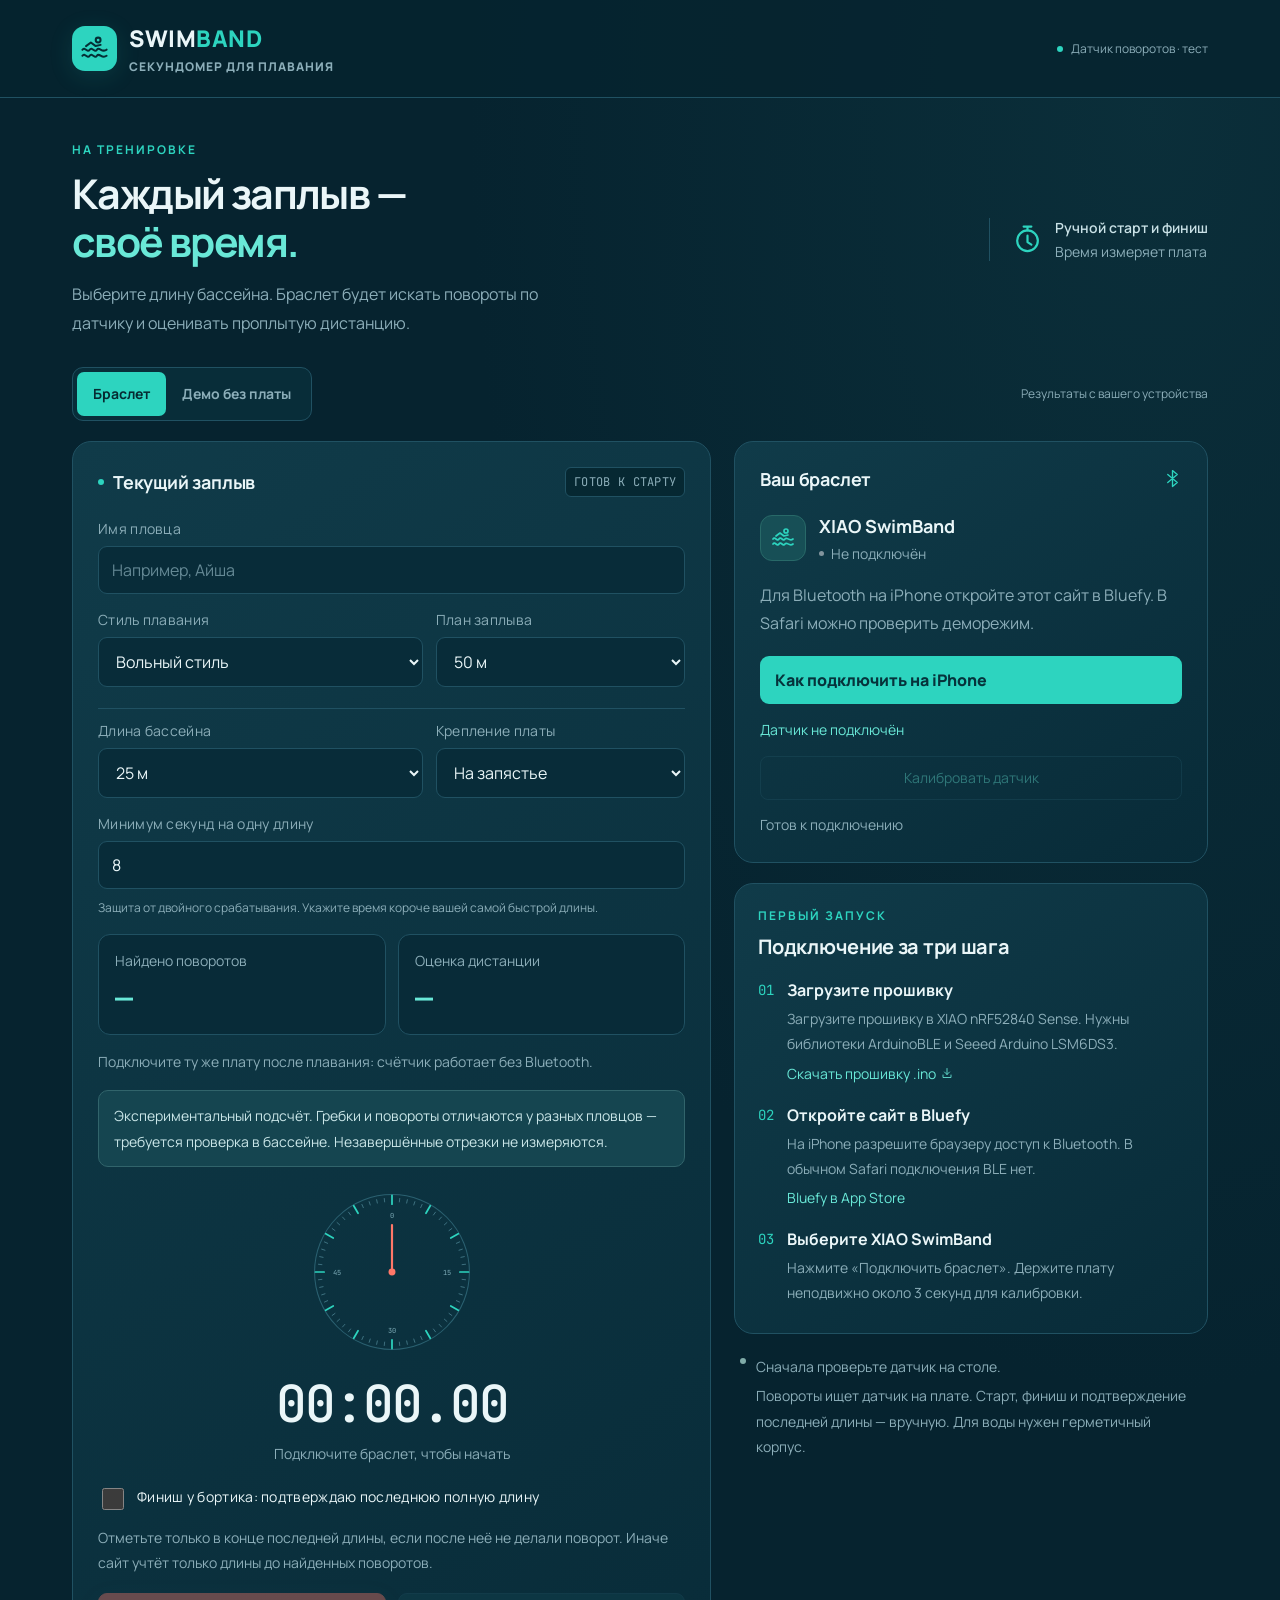
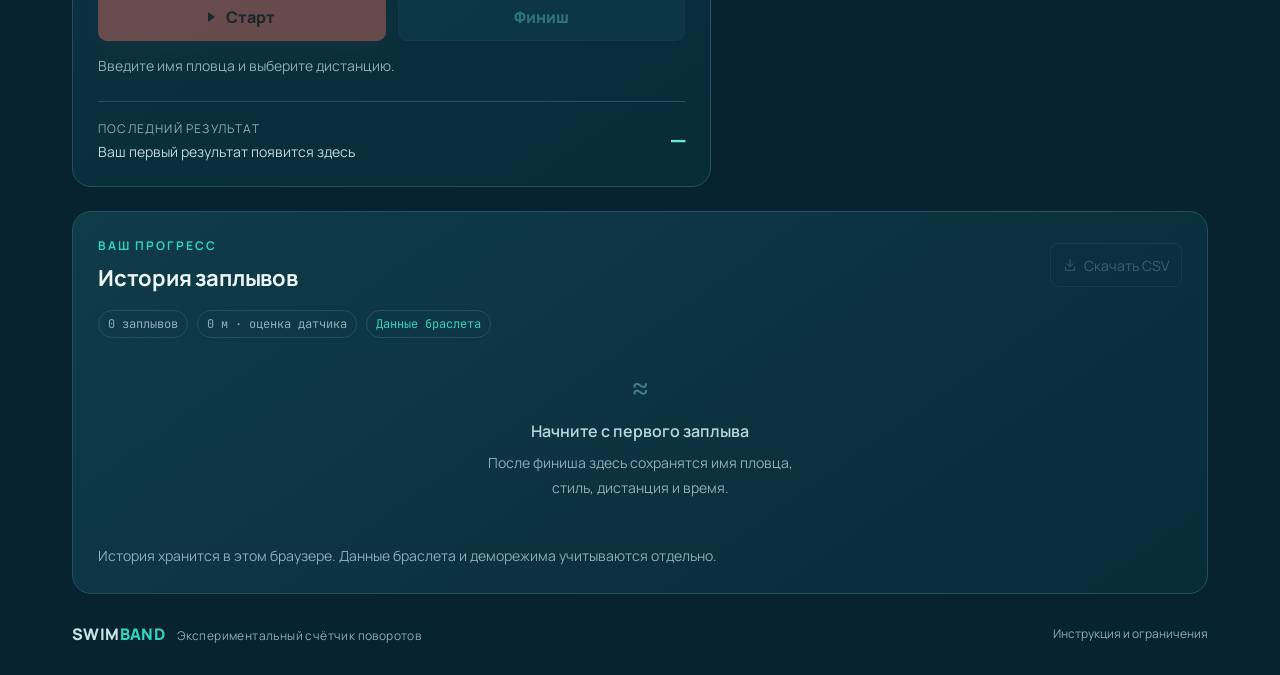
==== commit acf588e8: "Add experimental IMU turn counting and pool-distance estimates" ====
--- a/stepx/index.html
+++ b/stepx/index.html
@@ -7,7 +7,7 @@
 <meta name="description" content="SwimBand — простой секундомер для плавания с BLE-браслетом. Старт, финиш и история результатов.">
 <title>SwimBand — секундомер для плавания</title>
 <link rel="icon" href="./icon.svg" type="image/svg+xml">
-<link rel="stylesheet" href="./styles.css?v=swim1">
+<link rel="stylesheet" href="./styles.css?v=turn2">
 </head>
 <body>
 <svg class="svg-defs" aria-hidden="true"><defs>
@@ -18,12 +18,12 @@
 <symbol id="clock" viewBox="0 0 24 24"><circle cx="12" cy="13" r="8"/><path d="M9 2h6m-3 0v3m0 4v5l3 2"/></symbol>
 </defs></svg>
 <header class="topbar"><div class="topbar-inner">
-<a class="brand" href="./"><span class="brand-icon"><svg><use href="#waves"/></svg></span><span>SWIM<span class="accent">BAND</span><small>СЕКУНДОМЕР ДЛЯ ПЛАВАНИЯ</small></span></a>
-<span class="version"><span></span>Первый прототип</span>
+<a class="brand" href="./index.html"><span class="brand-icon"><svg><use href="#waves"/></svg></span><span>SWIM<span class="accent">BAND</span><small>СЕКУНДОМЕР ДЛЯ ПЛАВАНИЯ</small></span></a>
+<span class="version"><span></span>Датчик поворотов · тест</span>
 </div></header>
 <main class="app">
 <section class="intro">
-<div><p class="eyebrow">НА ТРЕНИРОВКЕ</p><h1>Каждый заплыв —<br><span>своё время.</span></h1><p class="intro-copy">Выберите пловца и дистанцию. Дайте старт, зафиксируйте финиш и сохраните результат.</p></div>
+<div><p class="eyebrow">НА ТРЕНИРОВКЕ</p><h1>Каждый заплыв —<br><span>своё время.</span></h1><p class="intro-copy">Выберите длину бассейна. Браслет будет искать повороты по датчику и оценивать проплытую дистанцию.</p></div>
 <div class="intro-note"><svg><use href="#clock"/></svg><p>Ручной старт и финиш<small>Время измеряет плата</small></p></div>
 </section>
 <div class="mode-row"><div class="segments" role="group" aria-label="Источник времени"><button id="mode-band" type="button" aria-pressed="true">Браслет</button><button id="mode-demo" type="button" aria-pressed="false">Демо без платы</button></div><span id="mode-note">Результаты с вашего устройства</span></div>
@@ -34,10 +34,17 @@
 <div class="section-head"><h2 id="session-title"><span class="small-dot"></span>Текущий заплыв</h2><span id="session-state" class="state">ГОТОВ К СТАРТУ</span></div>
 <form id="swim-form" autocomplete="on">
 <div class="field"><label for="swimmer-name">Имя пловца</label><input id="swimmer-name" name="swimmer" type="text" placeholder="Например, Айша" maxlength="60" required autocomplete="name"></div>
-<div class="form-row"><div class="field"><label for="stroke">Стиль плавания</label><select id="stroke" name="stroke"><option value="free">Вольный стиль</option><option value="back">На спине</option><option value="breast">Брасс</option><option value="fly">Баттерфляй</option></select></div><div class="field"><label for="distance">Дистанция</label><select id="distance" name="distance"><option value="25">25 м</option><option value="50" selected>50 м</option><option value="100">100 м</option><option value="200">200 м</option><option value="400">400 м</option></select></div></div>
-</form>
+<div class="form-row"><div class="field"><label for="stroke">Стиль плавания</label><select id="stroke" name="stroke"><option value="free">Вольный стиль</option><option value="back">На спине</option><option value="breast">Брасс</option><option value="fly">Баттерфляй</option></select></div><div class="field"><label for="distance">План заплыва</label><select id="distance" name="distance"><option value="25">25 м</option><option value="50" selected>50 м</option><option value="100">100 м</option><option value="200">200 м</option><option value="400">400 м</option></select></div></div>
+<div class="turn-settings">
+<div class="form-row"><div class="field"><label for="pool-length">Длина бассейна</label><select id="pool-length"><option value="25">25 м</option><option value="50">50 м</option></select></div>
+<div class="field"><label for="mount">Крепление платы</label><select id="mount"><option value="W">На запястье</option><option value="B">На поясе / спине</option></select></div></div>
+<div class="field"><label for="minimum-length">Минимум секунд на одну длину</label><input id="minimum-length" type="number" min="4" max="60" step="1" value="8"><p class="microcopy">Защита от двойного срабатывания. Укажите время короче вашей самой быстрой длины.</p></div>
+</div></form>
+<div class="turn-metrics" aria-label="Результат датчика"><div><span>Найдено поворотов</span><strong id="turn-count">—</strong></div><div><span>Оценка дистанции</span><strong id="actual-distance">—</strong></div></div>
+<p id="turn-help" class="microcopy">Счётчик появится после подключения платы с IMU.</p>
+<div class="notice">Экспериментальный подсчёт. Гребки и повороты отличаются у разных пловцов — требуется проверка в бассейне. Незавершённые отрезки не измеряются.</div>
 <div class="timer-area"><div class="clock-face" aria-hidden="true"><svg viewBox="0 0 200 200"><circle class="clock-ring" cx="100" cy="100" r="89"/><g id="clock-ticks"></g><text x="100" y="38">0</text><text x="163" y="104">15</text><text x="100" y="170">30</text><text x="37" y="104">45</text><g id="clock-hand"><path d="M100 100V46"/><circle cx="100" cy="100" r="4"/></g></svg></div><div id="timer" class="timer" aria-label="Время заплыва">00:00.00</div><p id="timer-caption">Подключите браслет, чтобы начать</p></div>
-<div class="timer-actions"><button id="start" class="button start-button" type="button" disabled><span class="play-icon"></span>Старт</button><button id="finish" class="button finish-button" type="button" disabled><span class="stop-icon"></span>Финиш</button></div>
+<label class="final-check"><input id="finish-at-wall" type="checkbox"><span>Финиш у бортика: подтверждаю последнюю полную длину</span></label><p class="microcopy">Отметьте только в конце последней длины, если после неё не делали поворот. Иначе сайт учтёт только длины до найденных поворотов.</p><div class="timer-actions"><button id="start" class="button start-button" type="button" disabled><span class="play-icon"></span>Старт</button><button id="finish" class="button finish-button" type="button" disabled><span class="stop-icon"></span>Финиш</button></div>
 <p id="action-help" class="microcopy">Сначала подключите устройство и заполните имя пловца.</p>
 <button id="forget-pending" class="export-button" type="button" hidden>Снять ожидание заплыва</button><div class="last-result"><span>ПОСЛЕДНИЙ РЕЗУЛЬТАТ</span><strong id="last-time">—</strong><p id="last-detail">Ваш первый результат появится здесь</p></div>
 </section>
@@ -47,17 +54,17 @@
 <div class="device-row"><span class="device-mark"><svg><use href="#waves"/></svg></span><div><strong id="device-name">XIAO SwimBand</strong><p><span id="connection-dot" class="connection-dot"></span><span id="connection-label">Не подключён</span></p></div></div>
 <p id="connection-help" class="device-copy">Включите плату с новой прошивкой SwimBand. После подключения старт и финиш будут отправляться по Bluetooth.</p>
 <button id="connect" class="button connect-button" type="button">Подключить браслет</button>
-<p id="device-status" class="microcopy" role="status">Готов к подключению</p>
-<div id="firmware-hint" class="firmware-hint" hidden>На плате нужна новая прошивка SwimBand. Версия StepX для шагов с этим секундомером несовместима.</div>
+<p id="sensor-status" class="sensor-status" role="status">Датчик не подключён</p><button id="calibrate" type="button" class="export-button" disabled>Калибровать датчик</button><p id="device-status" class="microcopy" role="status">Готов к подключению</p>
+<div id="firmware-hint" class="firmware-hint" hidden>Нужна новая прошивка SwimBand v2 и датчик LSM6DS3. У обычной XIAO nRF52840 встроенного IMU нет; он есть у Sense.</div>
 </section>
-<section class="card how-card" id="how-to" aria-labelledby="how-title"><p class="eyebrow">ПЕРВЫЙ ЗАПУСК</p><h2 id="how-title">Подключение за три шага</h2><ol><li><span>01</span><div><strong>Загрузите прошивку</strong><p>Откройте файл в Arduino IDE и загрузите в XIAO nRF52840 с пакетом mbed-enabled.</p><a href="./SwimBandBracelet.ino" download="SwimBandBracelet.ino">Скачать прошивку .ino <svg><use href="#download"/></svg></a></div></li><li><span>02</span><div><strong>Откройте сайт в Bluefy</strong><p>На iPhone разрешите браузеру доступ к Bluetooth. В обычном Safari подключения BLE нет.</p><a href="https://apps.apple.com/app/id1492822055" target="_blank" rel="noopener noreferrer">Bluefy в App Store</a></div></li><li><span>03</span><div><strong>Выберите XIAO SwimBand</strong><p>Нажмите «Подключить браслет». Для первой проверки оставьте питание платы от USB.</p></div></li></ol></section>
-<div class="side-note"><span class="small-dot"></span><p>Первый тест — на столе.<small>Эта версия использует ручной старт и финиш. Автоматического подсчёта бассейнов в этой версии нет.</small></p></div>
+<section class="card how-card" id="how-to" aria-labelledby="how-title"><p class="eyebrow">ПЕРВЫЙ ЗАПУСК</p><h2 id="how-title">Подключение за три шага</h2><ol><li><span>01</span><div><strong>Загрузите прошивку</strong><p>Загрузите прошивку в XIAO nRF52840 Sense. Нужны библиотеки ArduinoBLE и Seeed Arduino LSM6DS3.</p><a href="./SwimBandBracelet.ino" download="SwimBandBracelet.ino">Скачать прошивку .ino <svg><use href="#download"/></svg></a></div></li><li><span>02</span><div><strong>Откройте сайт в Bluefy</strong><p>На iPhone разрешите браузеру доступ к Bluetooth. В обычном Safari подключения BLE нет.</p><a href="https://apps.apple.com/app/id1492822055" target="_blank" rel="noopener noreferrer">Bluefy в App Store</a></div></li><li><span>03</span><div><strong>Выберите XIAO SwimBand</strong><p>Нажмите «Подключить браслет». Держите плату неподвижно около 3 секунд для калибровки.</p></div></li></ol></section>
+<div class="side-note"><span class="small-dot"></span><p>Сначала проверьте датчик на столе.<small>Повороты ищет датчик на плате. Старт, финиш и подтверждение последней длины — вручную. Для воды нужен герметичный корпус.</small></p></div>
 </aside>
 </div>
-<section class="card history-card" aria-labelledby="history-title"><div class="section-head"><div><p class="eyebrow">ВАШ ПРОГРЕСС</p><h2 id="history-title">История заплывов</h2></div><button id="export" class="export-button" type="button" disabled><svg><use href="#download"/></svg>Скачать CSV</button></div><div class="history-summary"><span id="history-count">0 заплывов</span><span id="history-distance">0 м</span><span id="history-source">Данные браслета</span></div><div id="history-empty" class="empty-state"><span>≈</span><h3>Начните с первого заплыва</h3><p>После финиша здесь сохранятся имя пловца, стиль, дистанция и время.</p></div><div id="history-scroll" class="table-scroll" hidden><table><thead><tr><th scope="col">Пловец</th><th scope="col">Стиль и дистанция</th><th scope="col">Время</th><th scope="col">Сохранено</th></tr></thead><tbody id="history-body"></tbody></table></div><p class="microcopy">История хранится в этом браузере. Данные браслета и деморежима учитываются отдельно.</p></section>
-<footer><span>SWIM<span class="accent">BAND</span><small>Ручной секундомер для тренировок</small></span><a href="./README-SwimBand.md" target="_blank" rel="noopener">Инструкция и ограничения</a></footer>
+<section class="card history-card" aria-labelledby="history-title"><div class="section-head"><div><p class="eyebrow">ВАШ ПРОГРЕСС</p><h2 id="history-title">История заплывов</h2></div><button id="export" class="export-button" type="button" disabled><svg><use href="#download"/></svg>Скачать CSV</button></div><div class="history-summary"><span id="history-count">0 заплывов</span><span id="history-distance">0 м</span><span id="history-source">Данные браслета</span></div><div id="history-empty" class="empty-state"><span>≈</span><h3>Начните с первого заплыва</h3><p>После финиша здесь сохранятся имя пловца, стиль, дистанция и время.</p></div><div id="history-scroll" class="table-scroll" hidden><table><thead><tr><th scope="col">Пловец</th><th scope="col">Стиль и оценка дистанции</th><th scope="col">Время</th><th scope="col">Сохранено</th></tr></thead><tbody id="history-body"></tbody></table></div><p class="microcopy">История хранится в этом браузере. Данные браслета и деморежима учитываются отдельно.</p></section>
+<footer><span>SWIM<span class="accent">BAND</span><small>Экспериментальный счётчик поворотов</small></span><a href="./README-SwimBand.md" target="_blank" rel="noopener">Инструкция и ограничения</a></footer>
 </main>
 <div id="toast" role="status" class="toast" hidden></div>
-<script type="module" src="./app.js?v=swim1"></script>
+<script type="module" src="./swim2-app.js?v=turn2"></script>
 </body>
 </html>
--- a/stepx/styles.css
+++ b/stepx/styles.css
@@ -35,3 +35,15 @@
 footer small,footer>a{font-size:12px}.microcopy{font-size:14px}.toast{font-size:14px}}
 
 @media(max-width:650px){.brand small{font-size:12px;letter-spacing:.25px}.brand{font-size:23px;gap:10px}.intro{margin-bottom:20px}.timer-area{margin-top:8px}}
+
+.turn-settings{padding-top:12px;border-top:1px solid var(--border);margin-top:5px}
+.turn-settings .microcopy{margin-top:0;font-size:12px}
+.turn-metrics{display:grid;grid-template-columns:1fr 1fr;gap:12px;margin:14px 0}
+.turn-metrics>div{background:#082b38;border:1px solid var(--border);padding:16px;border-radius:12px;min-width:0}
+.turn-metrics span{font-size:14px;color:var(--muted);display:block}.turn-metrics strong{font:500 30px "JetBrains Mono",monospace;color:var(--teal-light);display:block;margin-top:8px;overflow-wrap:anywhere}
+.sensor-status{font-size:14px;color:var(--teal-light);line-height:1.7}.sensor-status.fault{color:#ffad91}
+.final-check{display:flex;align-items:flex-start;gap:10px;color:var(--text);line-height:1.6;margin-top:14px;font-size:14px}
+.final-check input{width:22px;min-width:22px;min-height:22px;accent-color:var(--teal);margin-top:2px}
+.timer-actions{margin-top:18px}#calibrate{color:var(--teal-light);width:100%;justify-content:center}
+#turn-help{margin-bottom:16px}
+@media(max-width:360px){.turn-metrics{gap:8px}.turn-metrics>div{padding:12px}.turn-metrics strong{font-size:24px}.brand small{font-size:10px}}
